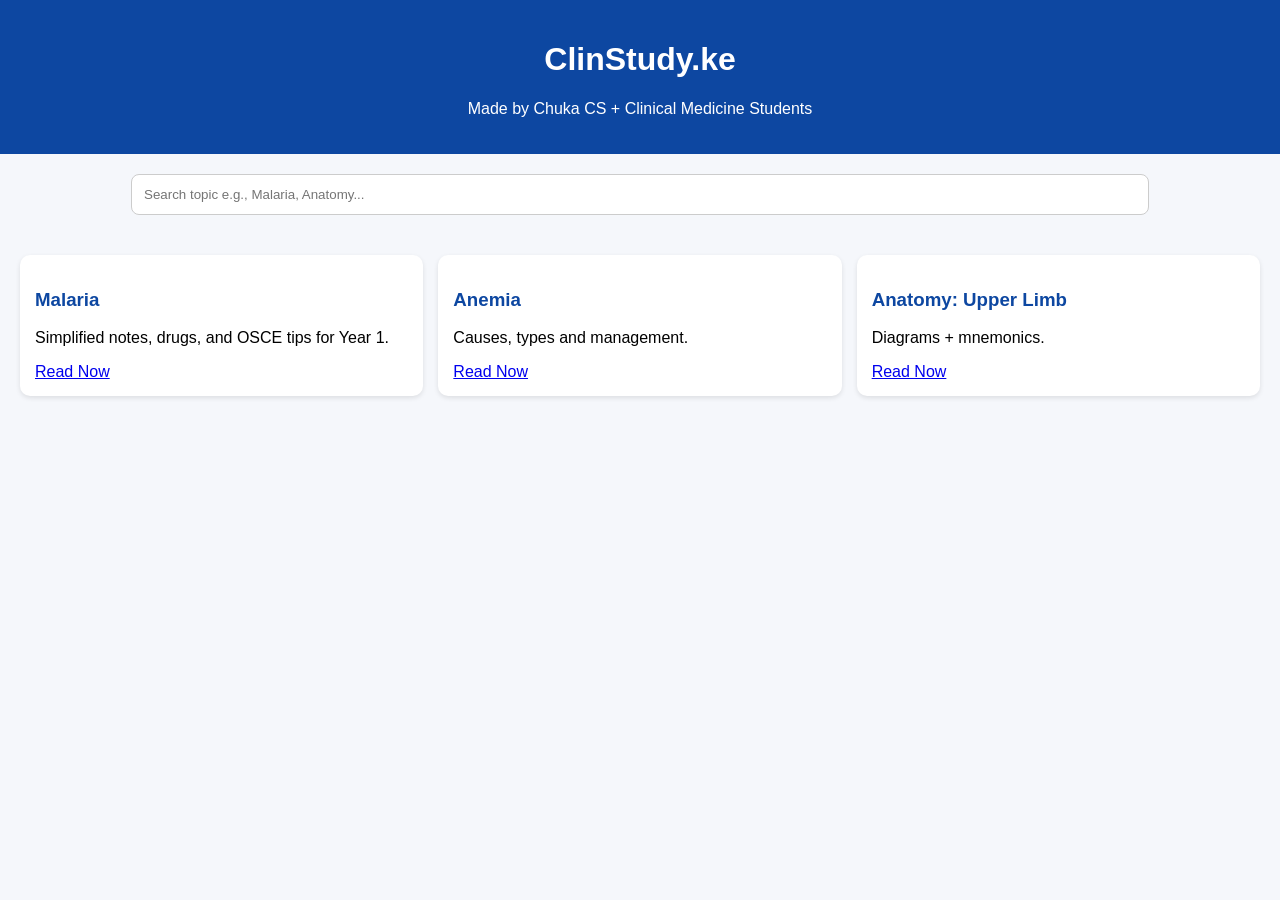
==== index.html @ ddd2f247 "first version of clinova" ====
<!DOCTYPE html>
<html>
<head>
	<title>ClinStudy - For Clinical Medicine Students</title>
	<style>
		body { font-family: Arial; background: #f5f7fb; margin: 0; }
		header { background: #0d47a1; color: white; padding: 20px; text-align: center; }
		.search-box { text-align: center; margin: 20px; }
		input { width: 80%; padding: 12px; border-radius: 8px; border: 1px solid #ccc; }
		.cards { display: grid; grid-template-columns: repeat(auto-fit, minmax(250px, 1fr)); gap: 15px; padding: 20px; }
		.card { background: white; padding: 15px; border-radius: 10px; box-shadow: 0 2px 5px rgba(0,0,0,0.1); }
		.card h3 { color: #0d47a1; }
	</style>
</head>
<body>
	<header>
		<h1>ClinStudy.ke</h1>
		<p>Made by Chuka CS + Clinical Medicine Students</p>
	</header>

	<div class="search-box">
		<input type="text" id="search" placeholder="Search topic e.g., Malaria, Anatomy...">
	</div>

	<div class="cards">
		<div class="card">
			<h3>Malaria</h3>
			<p>Simplified notes, drugs, and OSCE tips for Year 1.</p>
			<a href="malaria.html">Read Now</a>
		</div>
		<div class="card">
			<h3>Anemia</h3>
			<p>Causes, types and management.</p>
			<a href="#">Read Now</a>
		</div>
		<div class="card">
			<h3>Anatomy: Upper Limb</h3>
			<p>Diagrams + mnemonics.</p>
			<a href="#">Read Now</a>
		</div>
	</div>
</body>
</html>
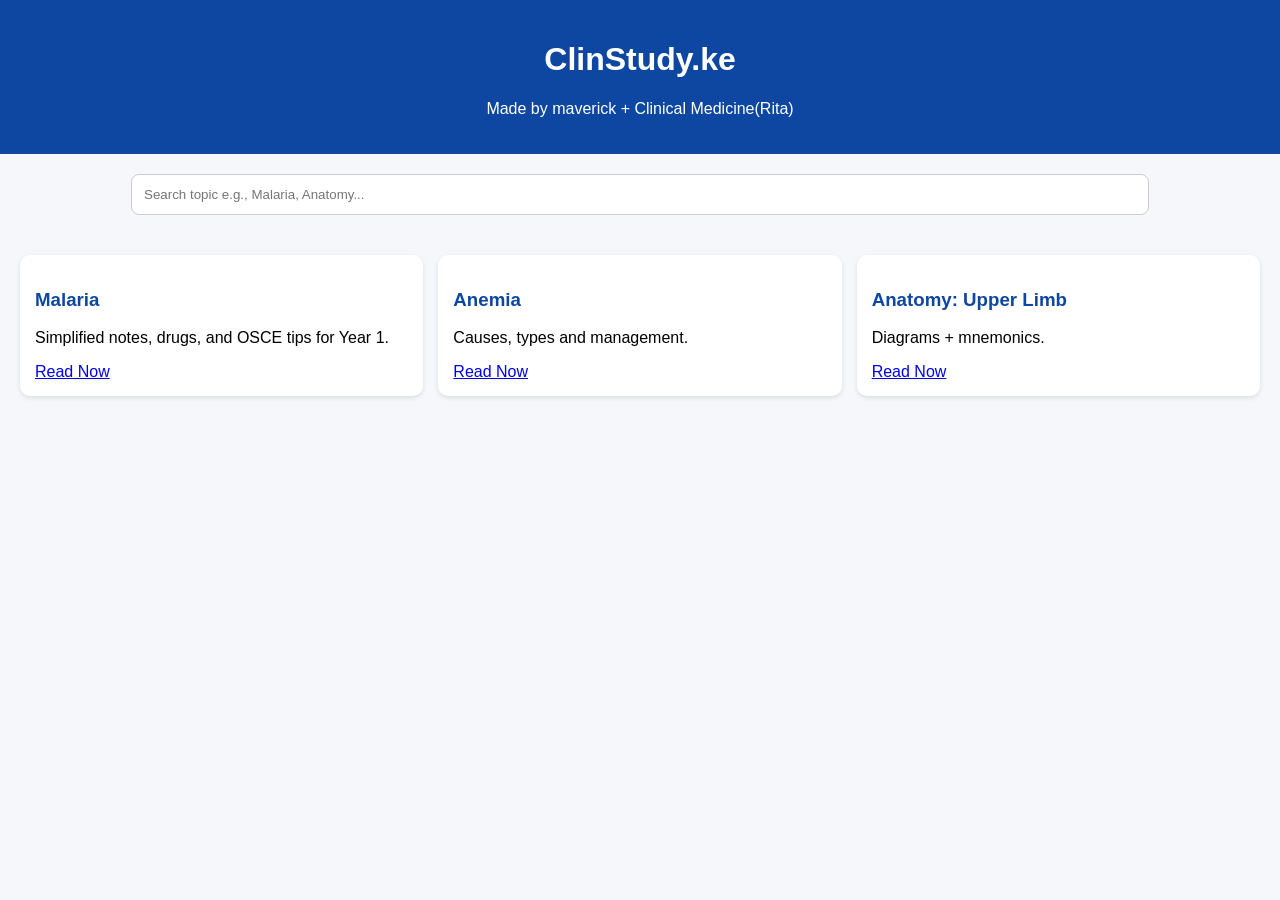
==== commit 799200c2: "ClinStudy v1 with homepage + malaria page" ====
--- a/index.html
+++ b/index.html
@@ -1,43 +1,43 @@
 <!DOCTYPE html>
 <html>
 <head>
-	<title>ClinStudy - For Clinical Medicine Students</title>
-	<style>
-		body { font-family: Arial; background: #f5f7fb; margin: 0; }
-		header { background: #0d47a1; color: white; padding: 20px; text-align: center; }
-		.search-box { text-align: center; margin: 20px; }
-		input { width: 80%; padding: 12px; border-radius: 8px; border: 1px solid #ccc; }
-		.cards { display: grid; grid-template-columns: repeat(auto-fit, minmax(250px, 1fr)); gap: 15px; padding: 20px; }
-		.card { background: white; padding: 15px; border-radius: 10px; box-shadow: 0 2px 5px rgba(0,0,0,0.1); }
-		.card h3 { color: #0d47a1; }
-	</style>
+  <title>ClinStudy - For Clinical Medicine Students</title>
+  <style>
+    body { font-family: Arial; background: #f5f7fb; margin: 0; }
+    header { background: #0d47a1; color: white; padding: 20px; text-align: center; }
+    .search-box { text-align: center; margin: 20px; }
+    input { width: 80%; padding: 12px; border-radius: 8px; border: 1px solid #ccc; }
+    .cards { display: grid; grid-template-columns: repeat(auto-fit, minmax(250px, 1fr)); gap: 15px; padding: 20px; }
+    .card { background: white; padding: 15px; border-radius: 10px; box-shadow: 0 2px 5px rgba(0,0,0,0.1); }
+    .card h3 { color: #0d47a1; }
+  </style>
 </head>
 <body>
-	<header>
-		<h1>ClinStudy.ke</h1>
-		<p>Made by Chuka CS + Clinical Medicine Students</p>
-	</header>
+  <header>
+    <h1>ClinStudy.ke</h1>
+    <p>Made by maverick + Clinical Medicine(Rita)</p>
+  </header>
 
-	<div class="search-box">
-		<input type="text" id="search" placeholder="Search topic e.g., Malaria, Anatomy...">
-	</div>
+  <div class="search-box">
+    <input type="text" id="search" placeholder="Search topic e.g., Malaria, Anatomy...">
+  </div>
 
-	<div class="cards">
-		<div class="card">
-			<h3>Malaria</h3>
-			<p>Simplified notes, drugs, and OSCE tips for Year 1.</p>
-			<a href="malaria.html">Read Now</a>
-		</div>
-		<div class="card">
-			<h3>Anemia</h3>
-			<p>Causes, types and management.</p>
-			<a href="#">Read Now</a>
-		</div>
-		<div class="card">
-			<h3>Anatomy: Upper Limb</h3>
-			<p>Diagrams + mnemonics.</p>
-			<a href="#">Read Now</a>
-		</div>
-	</div>
+  <div class="cards">
+    <div class="card">
+      <h3>Malaria</h3>
+      <p>Simplified notes, drugs, and OSCE tips for Year 1.</p>
+      <a href="malaria.html">Read Now</a>
+    </div>
+    <div class="card">
+      <h3>Anemia</h3>
+      <p>Causes, types and management.</p>
+      <a href="#">Read Now</a>
+    </div>
+    <div class="card">
+      <h3>Anatomy: Upper Limb</h3>
+      <p>Diagrams + mnemonics.</p>
+      <a href="#">Read Now</a>
+    </div>
+  </div>
 </body>
-</html>
+</html>
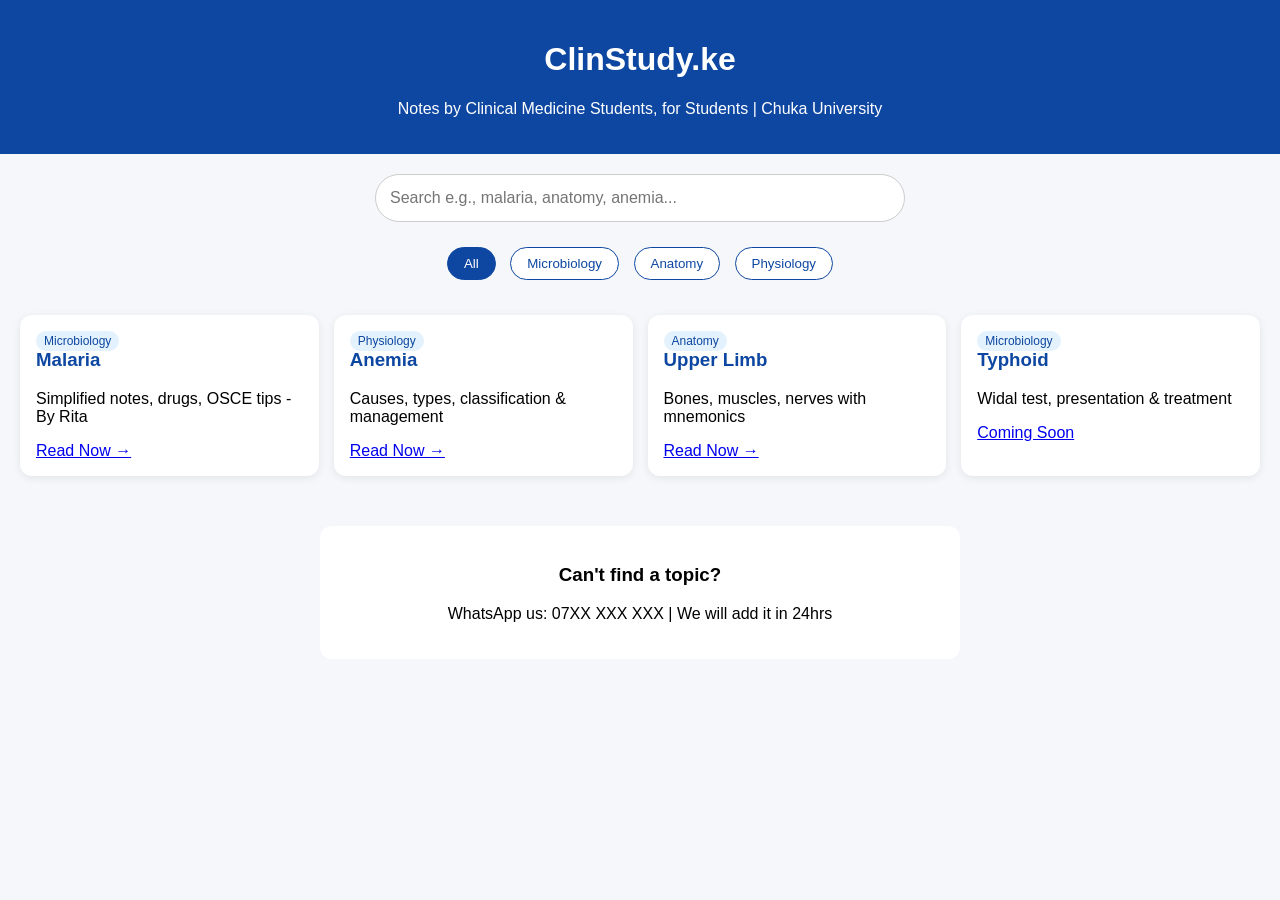
==== commit e3fa9359: "made site fully functional with search + filters" ====
--- a/index.html
+++ b/index.html
@@ -1,43 +1,93 @@
 <!DOCTYPE html>
 <html>
 <head>
-  <title>ClinStudy - For Clinical Medicine Students</title>
+  <title>ClinStudy.ke - For Chuka Clinical Medicine</title>
+  <meta name="viewport" content="width=device-width, initial-scale=1.0">
   <style>
     body { font-family: Arial; background: #f5f7fb; margin: 0; }
     header { background: #0d47a1; color: white; padding: 20px; text-align: center; }
     .search-box { text-align: center; margin: 20px; }
-    input { width: 80%; padding: 12px; border-radius: 8px; border: 1px solid #ccc; }
-    .cards { display: grid; grid-template-columns: repeat(auto-fit, minmax(250px, 1fr)); gap: 15px; padding: 20px; }
-    .card { background: white; padding: 15px; border-radius: 10px; box-shadow: 0 2px 5px rgba(0,0,0,0.1); }
-    .card h3 { color: #0d47a1; }
+    input { width: 80%; max-width: 500px; padding: 14px; border-radius: 25px; border: 1px solid #ccc; font-size: 16px; }
+    .filters { text-align: center; margin-bottom: 10px; }
+    .filters button { padding: 8px 16px; margin: 5px; border-radius: 20px; border: 1px solid #0d47a1; background: white; color: #0d47a1; cursor: pointer; }
+    .filters button.active { background: #0d47a1; color: white; }
+    .cards { display: grid; grid-template-columns: repeat(auto-fit, minmax(260px, 1fr)); gap: 15px; padding: 20px; }
+    .card { background: white; padding: 16px; border-radius: 12px; box-shadow: 0 2px 8px rgba(0,0,0,0.08); }
+    .card h3 { color: #0d47a1; margin-top: 0; }
+    .tag { background: #e3f2fd; color: #0d47a1; padding: 3px 8px; border-radius: 10px; font-size: 12px; }
+    .request { background: white; max-width: 600px; margin: 30px auto; padding: 20px; border-radius: 12px; text-align: center; }
   </style>
 </head>
 <body>
   <header>
     <h1>ClinStudy.ke</h1>
-    <p>Made by maverick + Clinical Medicine(Rita)</p>
+    <p>Notes by Clinical Medicine Students, for Students | Chuka University</p>
   </header>
 
   <div class="search-box">
-    <input type="text" id="search" placeholder="Search topic e.g., Malaria, Anatomy...">
+    <input type="text" id="search" placeholder="Search e.g., malaria, anatomy, anemia..." onkeyup="filterCards()">
   </div>
 
-  <div class="cards">
-    <div class="card">
+  <div class="filters">
+    <button class="active" onclick="filterBy('all', this)">All</button>
+    <button onclick="filterBy('Microbiology', this)">Microbiology</button>
+    <button onclick="filterBy('Anatomy', this)">Anatomy</button>
+    <button onclick="filterBy('Physiology', this)">Physiology</button>
+  </div>
+
+  <div class="cards" id="cards">
+    <div class="card" data-category="Microbiology">
+      <span class="tag">Microbiology</span>
       <h3>Malaria</h3>
-      <p>Simplified notes, drugs, and OSCE tips for Year 1.</p>
-      <a href="malaria.html">Read Now</a>
+      <p>Simplified notes, drugs, OSCE tips - By Rita</p>
+      <a href="malaria.html">Read Now →</a>
     </div>
-    <div class="card">
+    <div class="card" data-category="Physiology">
+      <span class="tag">Physiology</span>
       <h3>Anemia</h3>
-      <p>Causes, types and management.</p>
-      <a href="#">Read Now</a>
+      <p>Causes, types, classification & management</p>
+      <a href="anemia.html">Read Now →</a>
     </div>
-    <div class="card">
-      <h3>Anatomy: Upper Limb</h3>
-      <p>Diagrams + mnemonics.</p>
-      <a href="#">Read Now</a>
+    <div class="card" data-category="Anatomy">
+      <span class="tag">Anatomy</span>
+      <h3>Upper Limb</h3>
+      <p>Bones, muscles, nerves with mnemonics</p>
+      <a href="upper-limb.html">Read Now →</a>
+    </div>
+    <div class="card" data-category="Microbiology">
+      <span class="tag">Microbiology</span>
+      <h3>Typhoid</h3>
+      <p>Widal test, presentation & treatment</p>
+      <a href="#">Coming Soon</a>
     </div>
   </div>
+
+  <div class="request">
+    <h3>Can't find a topic?</h3>
+    <p>WhatsApp us: 07XX XXX XXX | We will add it in 24hrs</p>
+  </div>
+
+<script>
+function filterCards() {
+  let input = document.getElementById('search').value.toLowerCase();
+  let cards = document.getElementsByClassName('card');
+  for (let card of cards) {
+    let text = card.innerText.toLowerCase();
+    card.style.display = text.includes(input) ? "" : "none";
+  }
+}
+function filterBy(category, btn) {
+  document.querySelectorAll('.filters button').forEach(b => b.classList.remove('active'));
+  btn.classList.add('active');
+  let cards = document.getElementsByClassName('card');
+  for (let card of cards) {
+    if (category === 'all' || card.dataset.category === category) {
+      card.style.display = "";
+    } else {
+      card.style.display = "none";
+    }
+  }
+}
+</script>
 </body>
 </html>
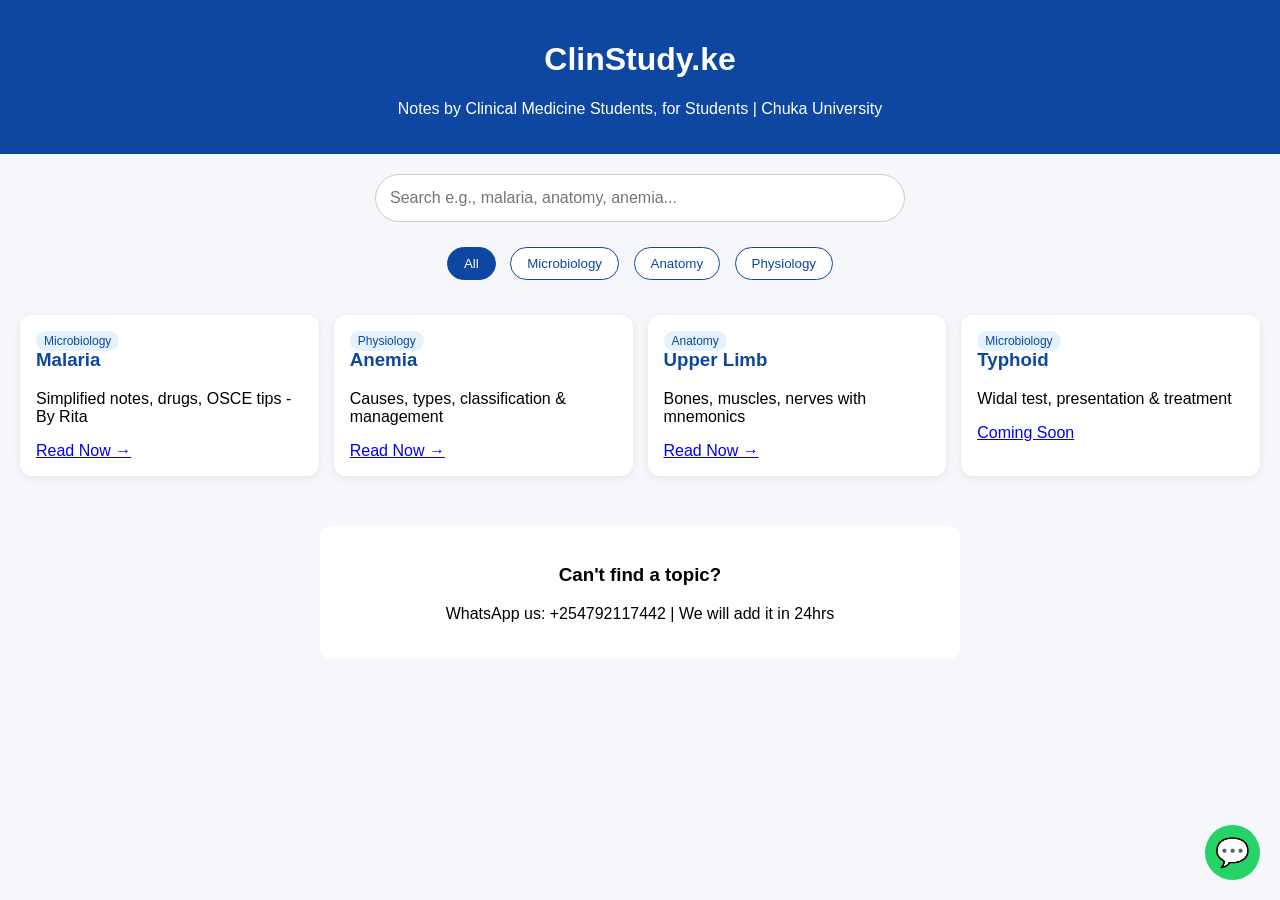
==== commit 7b3d2314: "added whatsapp" ====
--- a/index.html
+++ b/index.html
@@ -64,7 +64,7 @@
 
   <div class="request">
     <h3>Can't find a topic?</h3>
-    <p>WhatsApp us: 07XX XXX XXX | We will add it in 24hrs</p>
+    <p>WhatsApp us: +254792117442 | We will add it in 24hrs</p>
   </div>
 
 <script>
@@ -89,5 +89,6 @@
   }
 }
 </script>
+<a href="https://wa.me/254745123456" style="position:fixed; bottom:20px; right:20px; background:#25D366; color:white; width:55px; height:55px; border-radius:50%; display:flex; align-items:center; justify-content:center; text-decoration:none; font-size:28px;">💬</a>
 </body>
 </html>
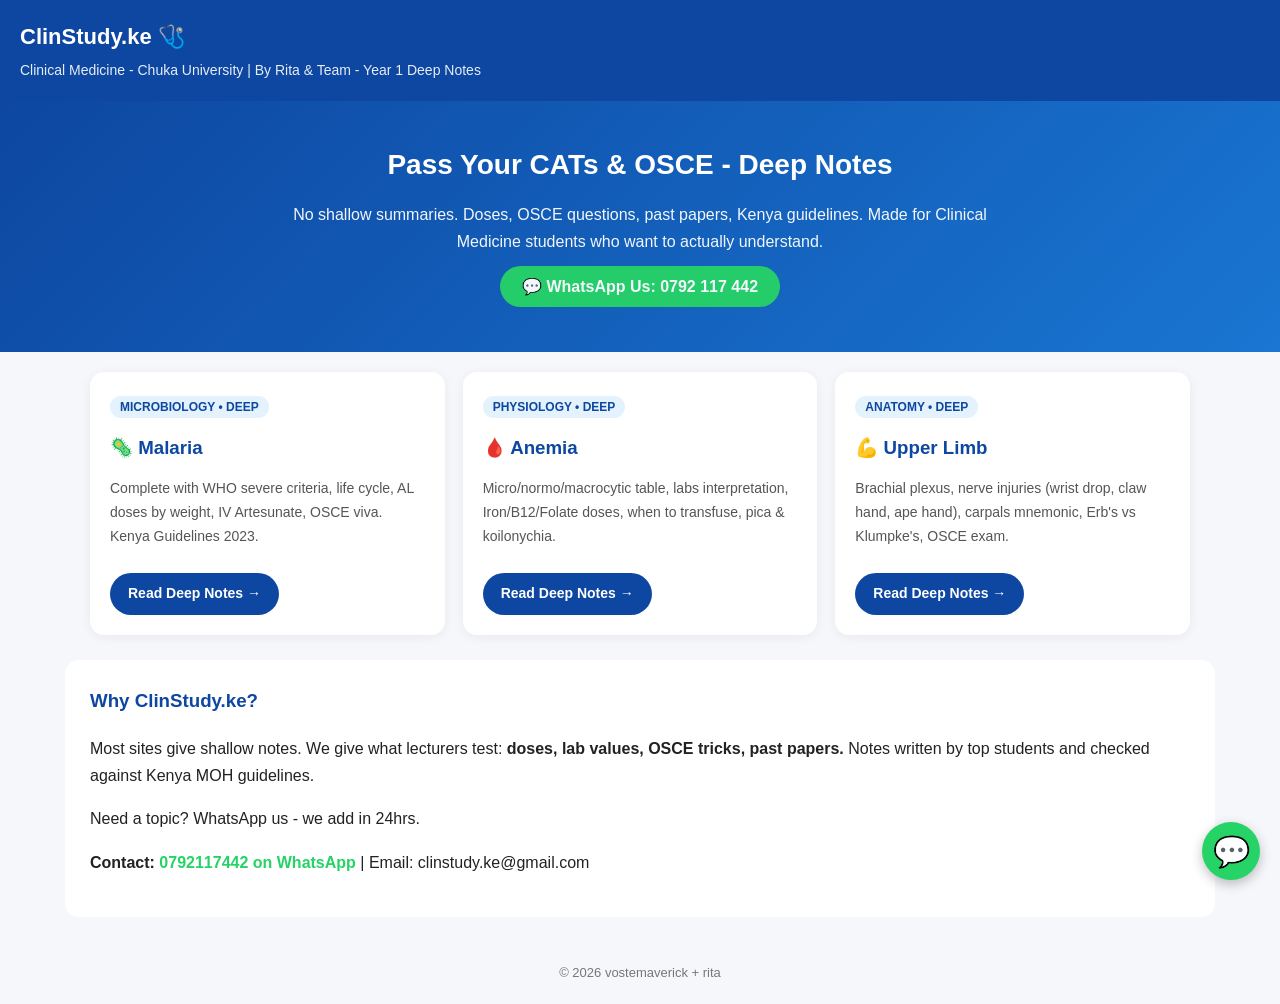
==== commit d960bbf8: "added whatsapp 0792117442 and deep index" ====
--- a/index.html
+++ b/index.html
@@ -1,94 +1,74 @@
 <!DOCTYPE html>
 <html>
 <head>
-  <title>ClinStudy.ke - For Chuka Clinical Medicine</title>
+  <title>ClinStudy.ke - Clinical Medicine Notes Chuka University</title>
   <meta name="viewport" content="width=device-width, initial-scale=1.0">
+  <meta name="description" content="Deep clinical notes for Chuka University Clinical Medicine - Malaria, Anemia, Anatomy. By Rita & Team.">
   <style>
-    body { font-family: Arial; background: #f5f7fb; margin: 0; }
-    header { background: #0d47a1; color: white; padding: 20px; text-align: center; }
-    .search-box { text-align: center; margin: 20px; }
-    input { width: 80%; max-width: 500px; padding: 14px; border-radius: 25px; border: 1px solid #ccc; font-size: 16px; }
-    .filters { text-align: center; margin-bottom: 10px; }
-    .filters button { padding: 8px 16px; margin: 5px; border-radius: 20px; border: 1px solid #0d47a1; background: white; color: #0d47a1; cursor: pointer; }
-    .filters button.active { background: #0d47a1; color: white; }
-    .cards { display: grid; grid-template-columns: repeat(auto-fit, minmax(260px, 1fr)); gap: 15px; padding: 20px; }
-    .card { background: white; padding: 16px; border-radius: 12px; box-shadow: 0 2px 8px rgba(0,0,0,0.08); }
-    .card h3 { color: #0d47a1; margin-top: 0; }
-    .tag { background: #e3f2fd; color: #0d47a1; padding: 3px 8px; border-radius: 10px; font-size: 12px; }
-    .request { background: white; max-width: 600px; margin: 30px auto; padding: 20px; border-radius: 12px; text-align: center; }
+    body{font-family:Arial;margin:0;background:#f5f7fb;color:#222;line-height:1.7}
+    header{background:#0d47a1;color:white;padding:18px 20px;position:sticky;top:0;z-index:10}
+    header h1{margin:0;font-size:22px}
+    header p{margin:4px 0 0;opacity:0.9;font-size:14px}
+    .hero{background:linear-gradient(135deg,#0d47a1,#1976d2);color:white;padding:40px 20px;text-align:center}
+    .hero h2{margin:0;font-size:28px}
+    .hero p{max-width:700px;margin:12px auto;opacity:0.95}
+    .container{max-width:1100px;margin:20px auto;padding:0 15px;display:grid;grid-template-columns:repeat(auto-fit,minmax(280px,1fr));gap:18px}
+    .card{background:white;border-radius:14px;padding:20px;box-shadow:0 2px 12px rgba(0,0,0,0.06);transition:0.2s}
+    .card:hover{transform:translateY(-4px);box-shadow:0 6px 20px rgba(0,0,0,0.1)}
+    .tag{background:#e3f2fd;color:#0d47a1;padding:4px 10px;border-radius:20px;font-size:12px;font-weight:bold}
+    .card h3{margin:12px 0 6px;color:#0d47a1}
+    .card p{font-size:14px;color:#555}
+    .card a{display:inline-block;margin-top:10px;background:#0d47a1;color:white;padding:9px 18px;border-radius:25px;text-decoration:none;font-weight:bold;font-size:14px}
+    .about{background:white;max-width:1100px;margin:25px auto;padding:25px;border-radius:14px}
+    .whatsapp-float{position:fixed;bottom:20px;right:20px;background:#25D366;color:white;width:58px;height:58px;border-radius:50%;display:flex;align-items:center;justify-content:center;text-decoration:none;font-size:30px;box-shadow:0 4px 12px rgba(0,0,0,0.25);z-index:99}
+    footer{text-align:center;padding:20px;color:#777;font-size:13px}
   </style>
 </head>
 <body>
-  <header>
-    <h1>ClinStudy.ke</h1>
-    <p>Notes by Clinical Medicine Students, for Students | Chuka University</p>
-  </header>
+<header>
+  <h1>ClinStudy.ke 🩺</h1>
+  <p>Clinical Medicine - Chuka University | By Rita & Team - Year 1 Deep Notes</p>
+</header>
 
-  <div class="search-box">
-    <input type="text" id="search" placeholder="Search e.g., malaria, anatomy, anemia..." onkeyup="filterCards()">
+<div class="hero">
+  <h2>Pass Your CATs & OSCE - Deep Notes</h2>
+  <p>No shallow summaries. Doses, OSCE questions, past papers, Kenya guidelines. Made for Clinical Medicine students who want to actually understand.</p>
+  <p style="margin-top:18px;"><a href="https://wa.me/254792117442?text=Hi%20ClinStudy%2C%20I%20need%20notes%20on%20" style="background:#25D366;color:white;padding:12px 22px;border-radius:25px;text-decoration:none;font-weight:bold;">💬 WhatsApp Us: 0792 117 442</a></p>
+</div>
+
+<div class="container">
+  <div class="card">
+    <span class="tag">MICROBIOLOGY • DEEP</span>
+    <h3>🦠 Malaria</h3>
+    <p>Complete with WHO severe criteria, life cycle, AL doses by weight, IV Artesunate, OSCE viva. Kenya Guidelines 2023.</p>
+    <a href="malaria.html">Read Deep Notes →</a>
   </div>
 
-  <div class="filters">
-    <button class="active" onclick="filterBy('all', this)">All</button>
-    <button onclick="filterBy('Microbiology', this)">Microbiology</button>
-    <button onclick="filterBy('Anatomy', this)">Anatomy</button>
-    <button onclick="filterBy('Physiology', this)">Physiology</button>
+  <div class="card">
+    <span class="tag">PHYSIOLOGY • DEEP</span>
+    <h3>🩸 Anemia</h3>
+    <p>Micro/normo/macrocytic table, labs interpretation, Iron/B12/Folate doses, when to transfuse, pica & koilonychia.</p>
+    <a href="anemia.html">Read Deep Notes →</a>
   </div>
 
-  <div class="cards" id="cards">
-    <div class="card" data-category="Microbiology">
-      <span class="tag">Microbiology</span>
-      <h3>Malaria</h3>
-      <p>Simplified notes, drugs, OSCE tips - By Rita</p>
-      <a href="malaria.html">Read Now →</a>
-    </div>
-    <div class="card" data-category="Physiology">
-      <span class="tag">Physiology</span>
-      <h3>Anemia</h3>
-      <p>Causes, types, classification & management</p>
-      <a href="anemia.html">Read Now →</a>
-    </div>
-    <div class="card" data-category="Anatomy">
-      <span class="tag">Anatomy</span>
-      <h3>Upper Limb</h3>
-      <p>Bones, muscles, nerves with mnemonics</p>
-      <a href="upper-limb.html">Read Now →</a>
-    </div>
-    <div class="card" data-category="Microbiology">
-      <span class="tag">Microbiology</span>
-      <h3>Typhoid</h3>
-      <p>Widal test, presentation & treatment</p>
-      <a href="#">Coming Soon</a>
-    </div>
+  <div class="card">
+    <span class="tag">ANATOMY • DEEP</span>
+    <h3>💪 Upper Limb</h3>
+    <p>Brachial plexus, nerve injuries (wrist drop, claw hand, ape hand), carpals mnemonic, Erb's vs Klumpke's, OSCE exam.</p>
+    <a href="upper-limb.html">Read Deep Notes →</a>
   </div>
+</div>
 
-  <div class="request">
-    <h3>Can't find a topic?</h3>
-    <p>WhatsApp us: +254792117442 | We will add it in 24hrs</p>
-  </div>
+<div class="about">
+  <h3 style="color:#0d47a1;margin-top:0;">Why ClinStudy.ke?</h3>
+  <p>Most sites give shallow notes. We give what lecturers test: <b>doses, lab values, OSCE tricks, past papers.</b> Notes written by top students and checked against Kenya MOH guidelines.</p>
+  <p>Need a topic? WhatsApp us - we add in 24hrs.</p>
+  <p><b>Contact:</b> <a href="https://wa.me/254792117442?text=Hi%20ClinStudy" style="color:#25D366;font-weight:bold;text-decoration:none;">0792117442 on WhatsApp</a> | Email: clinstudy.ke@gmail.com</p>
+</div>
 
-<script>
-function filterCards() {
-  let input = document.getElementById('search').value.toLowerCase();
-  let cards = document.getElementsByClassName('card');
-  for (let card of cards) {
-    let text = card.innerText.toLowerCase();
-    card.style.display = text.includes(input) ? "" : "none";
-  }
-}
-function filterBy(category, btn) {
-  document.querySelectorAll('.filters button').forEach(b => b.classList.remove('active'));
-  btn.classList.add('active');
-  let cards = document.getElementsByClassName('card');
-  for (let card of cards) {
-    if (category === 'all' || card.dataset.category === category) {
-      card.style.display = "";
-    } else {
-      card.style.display = "none";
-    }
-  }
-}
-</script>
-<a href="https://wa.me/254745123456" style="position:fixed; bottom:20px; right:20px; background:#25D366; color:white; width:55px; height:55px; border-radius:50%; display:flex; align-items:center; justify-content:center; text-decoration:none; font-size:28px;">💬</a>
+<a href="https://wa.me/254792117442?text=Hi%20ClinStudy%2C%20I%20need%20help%20with%20" class="whatsapp-float" title="Chat on WhatsApp">💬</a>
+
+<footer>© 2026 vostemaverick + rita
+</footer>
 </body>
 </html>
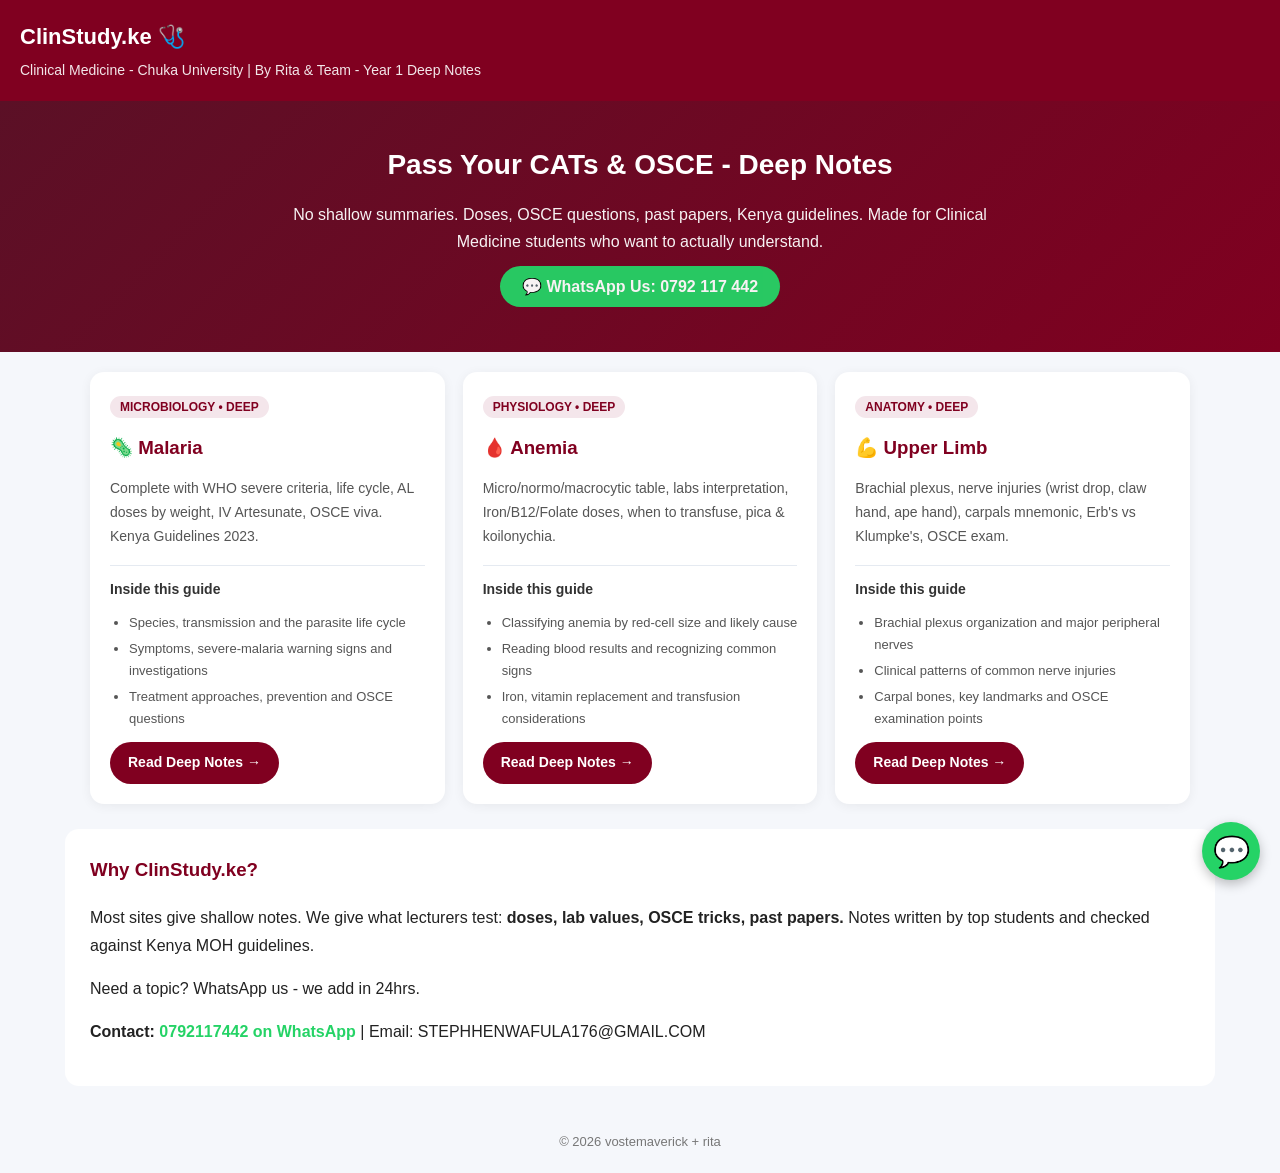
==== commit f8c277d4: "Update ClinStudy theme and contact details" ====
--- a/index.html
+++ b/index.html
@@ -4,21 +4,22 @@
   <title>ClinStudy.ke - Clinical Medicine Notes Chuka University</title>
   <meta name="viewport" content="width=device-width, initial-scale=1.0">
   <meta name="description" content="Deep clinical notes for Chuka University Clinical Medicine - Malaria, Anemia, Anatomy. By Rita & Team.">
+  <link rel="stylesheet" href="styles.css">
   <style>
     body{font-family:Arial;margin:0;background:#f5f7fb;color:#222;line-height:1.7}
-    header{background:#0d47a1;color:white;padding:18px 20px;position:sticky;top:0;z-index:10}
+    header{background:#800020;color:white;padding:18px 20px;position:sticky;top:0;z-index:10}
     header h1{margin:0;font-size:22px}
     header p{margin:4px 0 0;opacity:0.9;font-size:14px}
-    .hero{background:linear-gradient(135deg,#0d47a1,#1976d2);color:white;padding:40px 20px;text-align:center}
+    .hero{background:linear-gradient(135deg,#5b1026,#800020);color:white;padding:40px 20px;text-align:center}
     .hero h2{margin:0;font-size:28px}
     .hero p{max-width:700px;margin:12px auto;opacity:0.95}
     .container{max-width:1100px;margin:20px auto;padding:0 15px;display:grid;grid-template-columns:repeat(auto-fit,minmax(280px,1fr));gap:18px}
     .card{background:white;border-radius:14px;padding:20px;box-shadow:0 2px 12px rgba(0,0,0,0.06);transition:0.2s}
     .card:hover{transform:translateY(-4px);box-shadow:0 6px 20px rgba(0,0,0,0.1)}
-    .tag{background:#e3f2fd;color:#0d47a1;padding:4px 10px;border-radius:20px;font-size:12px;font-weight:bold}
-    .card h3{margin:12px 0 6px;color:#0d47a1}
+    .tag{background:#f4e6eb;color:#800020;padding:4px 10px;border-radius:20px;font-size:12px;font-weight:bold}
+    .card h3{margin:12px 0 6px;color:#800020}
     .card p{font-size:14px;color:#555}
-    .card a{display:inline-block;margin-top:10px;background:#0d47a1;color:white;padding:9px 18px;border-radius:25px;text-decoration:none;font-weight:bold;font-size:14px}
+    .card a{display:inline-block;margin-top:10px;background:#800020;color:white;padding:9px 18px;border-radius:25px;text-decoration:none;font-weight:bold;font-size:14px}
     .about{background:white;max-width:1100px;margin:25px auto;padding:25px;border-radius:14px}
     .whatsapp-float{position:fixed;bottom:20px;right:20px;background:#25D366;color:white;width:58px;height:58px;border-radius:50%;display:flex;align-items:center;justify-content:center;text-decoration:none;font-size:30px;box-shadow:0 4px 12px rgba(0,0,0,0.25);z-index:99}
     footer{text-align:center;padding:20px;color:#777;font-size:13px}
@@ -41,6 +42,14 @@
     <span class="tag">MICROBIOLOGY • DEEP</span>
     <h3>🦠 Malaria</h3>
     <p>Complete with WHO severe criteria, life cycle, AL doses by weight, IV Artesunate, OSCE viva. Kenya Guidelines 2023.</p>
+    <div class="coverage">
+      <h4>Inside this guide</h4>
+      <ul>
+        <li>Species, transmission and the parasite life cycle</li>
+        <li>Symptoms, severe-malaria warning signs and investigations</li>
+        <li>Treatment approaches, prevention and OSCE questions</li>
+      </ul>
+    </div>
     <a href="malaria.html">Read Deep Notes →</a>
   </div>
 
@@ -48,6 +57,14 @@
     <span class="tag">PHYSIOLOGY • DEEP</span>
     <h3>🩸 Anemia</h3>
     <p>Micro/normo/macrocytic table, labs interpretation, Iron/B12/Folate doses, when to transfuse, pica & koilonychia.</p>
+    <div class="coverage">
+      <h4>Inside this guide</h4>
+      <ul>
+        <li>Classifying anemia by red-cell size and likely cause</li>
+        <li>Reading blood results and recognizing common signs</li>
+        <li>Iron, vitamin replacement and transfusion considerations</li>
+      </ul>
+    </div>
     <a href="anemia.html">Read Deep Notes →</a>
   </div>
 
@@ -55,15 +72,23 @@
     <span class="tag">ANATOMY • DEEP</span>
     <h3>💪 Upper Limb</h3>
     <p>Brachial plexus, nerve injuries (wrist drop, claw hand, ape hand), carpals mnemonic, Erb's vs Klumpke's, OSCE exam.</p>
+    <div class="coverage">
+      <h4>Inside this guide</h4>
+      <ul>
+        <li>Brachial plexus organization and major peripheral nerves</li>
+        <li>Clinical patterns of common nerve injuries</li>
+        <li>Carpal bones, key landmarks and OSCE examination points</li>
+      </ul>
+    </div>
     <a href="upper-limb.html">Read Deep Notes →</a>
   </div>
 </div>
 
 <div class="about">
-  <h3 style="color:#0d47a1;margin-top:0;">Why ClinStudy.ke?</h3>
+  <h3 style="color:#800020;margin-top:0;">Why ClinStudy.ke?</h3>
   <p>Most sites give shallow notes. We give what lecturers test: <b>doses, lab values, OSCE tricks, past papers.</b> Notes written by top students and checked against Kenya MOH guidelines.</p>
   <p>Need a topic? WhatsApp us - we add in 24hrs.</p>
-  <p><b>Contact:</b> <a href="https://wa.me/254792117442?text=Hi%20ClinStudy" style="color:#25D366;font-weight:bold;text-decoration:none;">0792117442 on WhatsApp</a> | Email: clinstudy.ke@gmail.com</p>
+  <p><b>Contact:</b> <a href="https://wa.me/254792117442?text=Hi%20ClinStudy" style="color:#25D366;font-weight:bold;text-decoration:none;">0792117442 on WhatsApp</a> | Email: STEPHHENWAFULA176@GMAIL.COM</p>
 </div>
 
 <a href="https://wa.me/254792117442?text=Hi%20ClinStudy%2C%20I%20need%20help%20with%20" class="whatsapp-float" title="Chat on WhatsApp">💬</a>
--- a/styles.css
+++ b/styles.css
@@ -0,0 +1,22 @@
+.coverage {
+  margin-top: 16px;
+  padding-top: 12px;
+  border-top: 1px solid #e5eaf1;
+}
+
+.coverage h4 {
+  margin: 0 0 8px;
+  color: #333;
+  font-size: 14px;
+}
+
+.coverage ul {
+  margin: 0;
+  padding-left: 19px;
+  color: #555;
+  font-size: 13px;
+}
+
+.coverage li {
+  padding: 2px 0;
+}
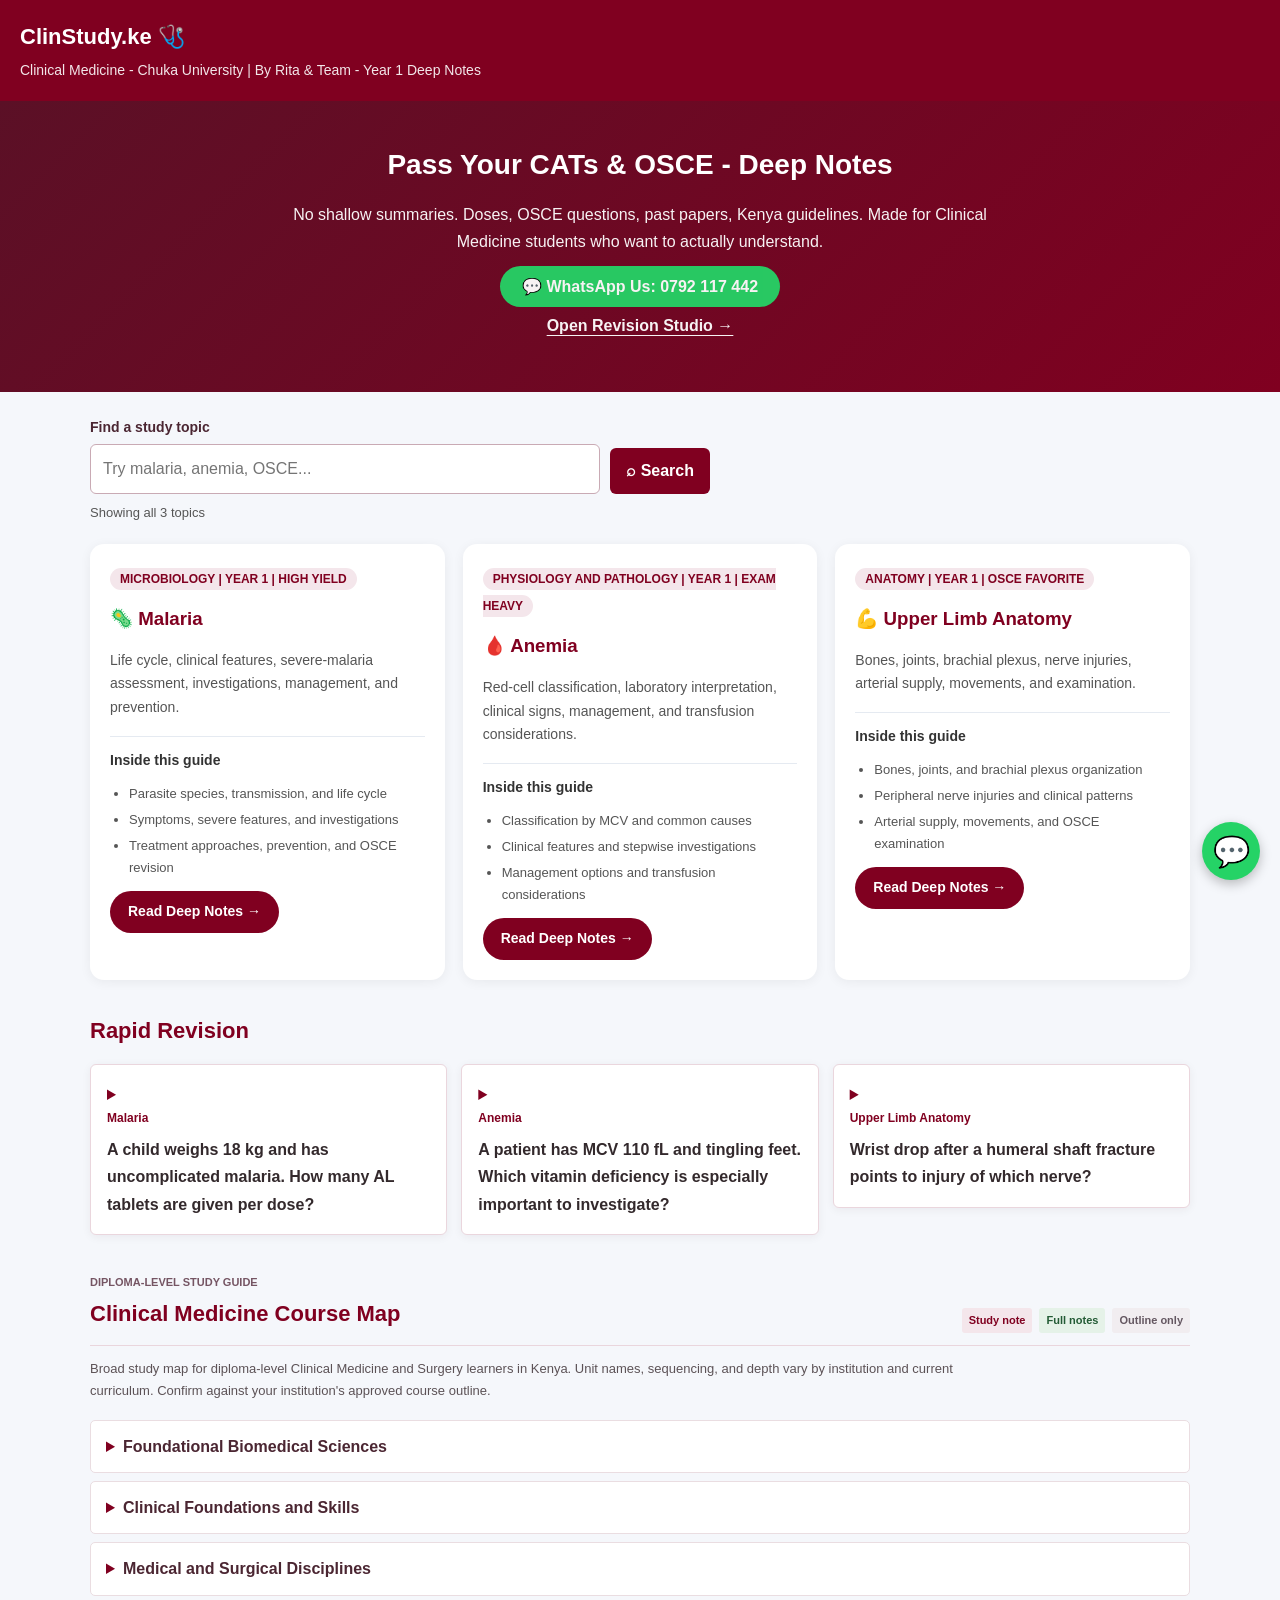
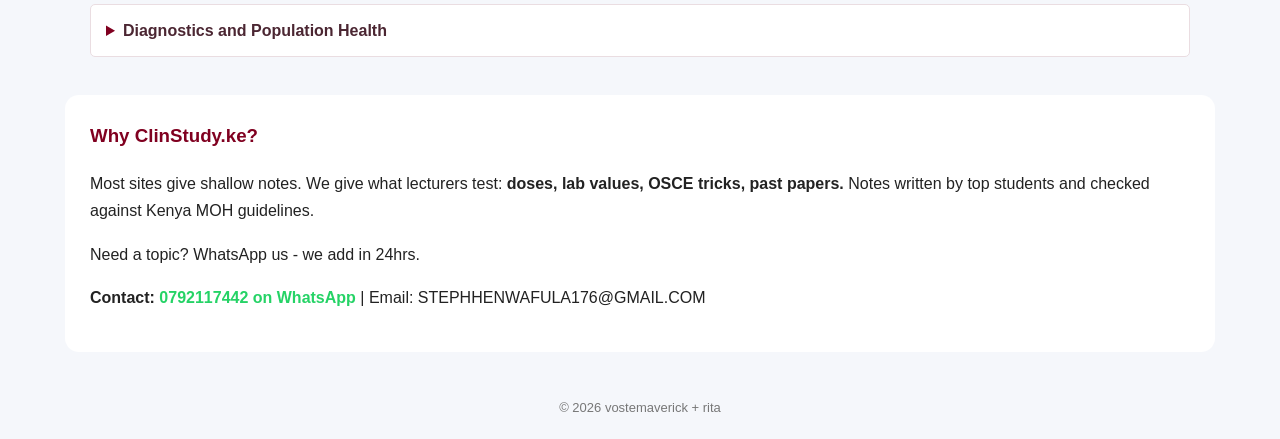
==== commit c0aa5150: "Expand ClinStudy notes and revision resources" ====
--- a/index.html
+++ b/index.html
@@ -13,6 +13,8 @@
     .hero{background:linear-gradient(135deg,#5b1026,#800020);color:white;padding:40px 20px;text-align:center}
     .hero h2{margin:0;font-size:28px}
     .hero p{max-width:700px;margin:12px auto;opacity:0.95}
+    .hero-study-link{margin:10px 0 0}
+    .hero-study-link a{color:white;font-weight:bold;text-underline-offset:4px}
     .container{max-width:1100px;margin:20px auto;padding:0 15px;display:grid;grid-template-columns:repeat(auto-fit,minmax(280px,1fr));gap:18px}
     .card{background:white;border-radius:14px;padding:20px;box-shadow:0 2px 12px rgba(0,0,0,0.06);transition:0.2s}
     .card:hover{transform:translateY(-4px);box-shadow:0 6px 20px rgba(0,0,0,0.1)}
@@ -20,6 +22,16 @@
     .card h3{margin:12px 0 6px;color:#800020}
     .card p{font-size:14px;color:#555}
     .card a{display:inline-block;margin-top:10px;background:#800020;color:white;padding:9px 18px;border-radius:25px;text-decoration:none;font-weight:bold;font-size:14px}
+    .search-area{max-width:1100px;margin:24px auto 0;padding:0 15px}
+    .search-area form{display:flex;align-items:end;gap:10px;max-width:620px}
+    .search-field{flex:1;min-width:0}
+    .search-field label{display:block;margin-bottom:5px;color:#4b2632;font-size:14px;font-weight:bold}
+    .search-field input{box-sizing:border-box;width:100%;min-height:44px;padding:10px 12px;border:1px solid #c9aab4;border-radius:6px;background:white;color:#222;font:inherit}
+    .search-field input:focus{outline:3px solid #e9cbd5;outline-offset:1px;border-color:#800020}
+    .search-area button{min-height:44px;padding:9px 16px;border:0;border-radius:6px;background:#800020;color:white;font:inherit;font-weight:bold;cursor:pointer}
+    .search-area button:hover{background:#5b1026}
+    .search-status{margin:8px 0 0;color:#555;font-size:13px}
+    .search-empty{grid-column:1/-1;margin:0;padding:18px;background:white;border-left:4px solid #800020;color:#4b2632}
     .about{background:white;max-width:1100px;margin:25px auto;padding:25px;border-radius:14px}
     .whatsapp-float{position:fixed;bottom:20px;right:20px;background:#25D366;color:white;width:58px;height:58px;border-radius:50%;display:flex;align-items:center;justify-content:center;text-decoration:none;font-size:30px;box-shadow:0 4px 12px rgba(0,0,0,0.25);z-index:99}
     footer{text-align:center;padding:20px;color:#777;font-size:13px}
@@ -35,54 +47,47 @@
   <h2>Pass Your CATs & OSCE - Deep Notes</h2>
   <p>No shallow summaries. Doses, OSCE questions, past papers, Kenya guidelines. Made for Clinical Medicine students who want to actually understand.</p>
   <p style="margin-top:18px;"><a href="https://wa.me/254792117442?text=Hi%20ClinStudy%2C%20I%20need%20notes%20on%20" style="background:#25D366;color:white;padding:12px 22px;border-radius:25px;text-decoration:none;font-weight:bold;">💬 WhatsApp Us: 0792 117 442</a></p>
+  <p class="hero-study-link"><a href="revision.html">Open Revision Studio →</a></p>
 </div>
 
-<div class="container">
-  <div class="card">
-    <span class="tag">MICROBIOLOGY • DEEP</span>
-    <h3>🦠 Malaria</h3>
-    <p>Complete with WHO severe criteria, life cycle, AL doses by weight, IV Artesunate, OSCE viva. Kenya Guidelines 2023.</p>
-    <div class="coverage">
-      <h4>Inside this guide</h4>
-      <ul>
-        <li>Species, transmission and the parasite life cycle</li>
-        <li>Symptoms, severe-malaria warning signs and investigations</li>
-        <li>Treatment approaches, prevention and OSCE questions</li>
-      </ul>
+<div class="search-area">
+  <form id="topic-search" role="search">
+    <div class="search-field">
+      <label for="topic-query">Find a study topic</label>
+      <input id="topic-query" name="q" type="search" placeholder="Try malaria, anemia, OSCE..." autocomplete="off">
     </div>
-    <a href="malaria.html">Read Deep Notes →</a>
+    <button type="submit" aria-label="Search topics">⌕ Search</button>
+  </form>
+  <p id="search-status" class="search-status" aria-live="polite">Showing all 3 topics</p>
+</div>
+
+<div class="container" id="topic-list">
+  <p id="search-empty" class="search-empty" hidden>No topics match that search. Try a different keyword.</p>
+</div>
+
+<section class="revision-section" aria-labelledby="revision-heading">
+  <h2 id="revision-heading">Rapid Revision</h2>
+  <div class="revision-grid">
   </div>
-
-  <div class="card">
-    <span class="tag">PHYSIOLOGY • DEEP</span>
-    <h3>🩸 Anemia</h3>
-    <p>Micro/normo/macrocytic table, labs interpretation, Iron/B12/Folate doses, when to transfuse, pica & koilonychia.</p>
-    <div class="coverage">
-      <h4>Inside this guide</h4>
-      <ul>
-        <li>Classifying anemia by red-cell size and likely cause</li>
-        <li>Reading blood results and recognizing common signs</li>
-        <li>Iron, vitamin replacement and transfusion considerations</li>
-      </ul>
+</section>
+
+<section class="course-map" aria-labelledby="course-map-heading">
+  <div class="course-map-heading">
+    <div>
+      <p class="course-map-kicker">DIPLOMA-LEVEL STUDY GUIDE</p>
+      <h2 id="course-map-heading">Clinical Medicine Course Map</h2>
     </div>
-    <a href="anemia.html">Read Deep Notes →</a>
+    <div class="course-map-legend" aria-label="Topic status key">
+        <span class="map-status study-available">Study note</span>
+        <span class="map-status available">Full notes</span>
+      <span class="map-status outline">Outline only</span>
+    </div>
   </div>
-
-  <div class="card">
-    <span class="tag">ANATOMY • DEEP</span>
-    <h3>💪 Upper Limb</h3>
-    <p>Brachial plexus, nerve injuries (wrist drop, claw hand, ape hand), carpals mnemonic, Erb's vs Klumpke's, OSCE exam.</p>
-    <div class="coverage">
-      <h4>Inside this guide</h4>
-      <ul>
-        <li>Brachial plexus organization and major peripheral nerves</li>
-        <li>Clinical patterns of common nerve injuries</li>
-        <li>Carpal bones, key landmarks and OSCE examination points</li>
-      </ul>
-    </div>
-    <a href="upper-limb.html">Read Deep Notes →</a>
+  <p id="course-map-note" class="course-map-note"></p>
+  <div id="course-map-groups" class="course-map-groups" aria-live="polite">
+    <p class="course-map-loading">Loading course map...</p>
   </div>
-</div>
+</section>
 
 <div class="about">
   <h3 style="color:#800020;margin-top:0;">Why ClinStudy.ke?</h3>
@@ -95,5 +100,228 @@
 
 <footer>© 2026 vostemaverick + rita
 </footer>
+<script>
+  const searchForm = document.getElementById('topic-search');
+  const searchInput = document.getElementById('topic-query');
+  const topicList = document.getElementById('topic-list');
+  const revisionGrid = document.querySelector('.revision-grid');
+  const courseMapGroups = document.getElementById('course-map-groups');
+  const courseMapNote = document.getElementById('course-map-note');
+  const searchStatus = document.getElementById('search-status');
+  const searchEmpty = document.getElementById('search-empty');
+
+  function appendCoverage(card, coverage) {
+    const section = document.createElement('div');
+    section.className = 'coverage';
+    const heading = document.createElement('h4');
+    heading.textContent = 'Inside this guide';
+    const list = document.createElement('ul');
+    coverage.forEach((item) => {
+      const listItem = document.createElement('li');
+      listItem.textContent = item;
+      list.append(listItem);
+    });
+    section.append(heading, list);
+    card.append(section);
+  }
+
+  function renderTopicCard(topic) {
+    const card = document.createElement('article');
+    card.className = 'card';
+    card.dataset.search = JSON.stringify(topic).toLocaleLowerCase();
+
+    const tag = document.createElement('span');
+    tag.className = 'tag';
+    tag.textContent = `${topic.subject} | ${topic.level}`.toLocaleUpperCase();
+    const title = document.createElement('h3');
+    title.textContent = `${topic.icon} ${topic.title}`;
+    const summary = document.createElement('p');
+    summary.textContent = topic.summary;
+    appendCoverage(card, topic.coverage);
+
+    const link = document.createElement('a');
+    link.href = `topic.html?topic=${encodeURIComponent(topic.id)}`;
+    link.textContent = 'Read Deep Notes →';
+    card.prepend(tag, title, summary);
+    card.append(link);
+    topicList.append(card);
+  }
+
+  function renderRevisionCard(topic) {
+    const quiz = topic.sections.flatMap((section) => section.blocks)
+      .find((block) => block.type === 'quiz');
+    if (!quiz) return;
+
+    const card = document.createElement('details');
+    card.className = 'recall-card';
+    const summary = document.createElement('summary');
+    const label = document.createElement('span');
+    label.className = 'recall-topic';
+    label.textContent = topic.title;
+    summary.append(label, document.createTextNode(quiz.question));
+
+    const answer = document.createElement('div');
+    answer.className = 'recall-answer';
+    const answerText = document.createElement('p');
+    const strong = document.createElement('b');
+    strong.textContent = 'Answer: ';
+    answerText.append(strong, document.createTextNode(quiz.answer));
+    const link = document.createElement('a');
+    link.href = `topic.html?topic=${encodeURIComponent(topic.id)}`;
+    link.textContent = 'Review full notes →';
+    answer.append(answerText, link);
+    card.append(summary, answer);
+    revisionGrid.append(card);
+  }
+
+  function renderCourseMap(courseMap, courseNotes) {
+    const availableTopics = new Map([
+      ['malaria', 'malaria'],
+      ['anemia', 'anemia'],
+      ['upper limb', 'upper-limb'],
+      ['upper limb anatomy', 'upper-limb']
+    ]);
+    const studyNotes = new Map();
+    courseNotes.subjects.forEach((subject) => {
+      subject.notes.forEach((note) => {
+        studyNotes.set(`${subject.title.toLocaleLowerCase()}|${note.title.toLocaleLowerCase()}`, note.text);
+      });
+    });
+    courseMapNote.textContent = courseMap.scopeNote;
+    courseMapGroups.replaceChildren();
+
+    courseMap.groups.forEach((groupData) => {
+      const group = document.createElement('details');
+      group.className = 'course-map-group';
+      const summary = document.createElement('summary');
+      summary.textContent = groupData.title;
+      const topics = document.createElement('div');
+      topics.className = 'course-map-topics';
+
+      groupData.topics.forEach((topicData) => {
+        const topicGroup = document.createElement('section');
+        topicGroup.className = 'course-map-subject';
+        topicGroup.dataset.search = `${topicData.title} ${topicData.items.join(' ')}`.toLocaleLowerCase();
+        const heading = document.createElement('h3');
+        heading.textContent = topicData.title;
+        const topicList = document.createElement('ul');
+
+        topicData.items.forEach((item) => {
+          const itemElement = document.createElement('li');
+          const itemRow = document.createElement('div');
+          itemRow.className = 'course-map-item-row';
+          const itemText = document.createElement('span');
+          itemText.textContent = item;
+          const itemKey = item.toLocaleLowerCase();
+          const noteId = availableTopics.get(itemKey);
+          const noteText = studyNotes.get(`${topicData.title.toLocaleLowerCase()}|${itemKey}`);
+          if (noteId) {
+            const status = document.createElement('a');
+            status.className = 'map-status available';
+            status.href = `topic.html?topic=${encodeURIComponent(noteId)}`;
+            status.textContent = 'Full notes';
+            status.setAttribute('aria-label', `Open notes for ${item}`);
+            itemRow.append(itemText, status);
+          } else {
+            const status = document.createElement('span');
+            status.className = `map-status ${noteText ? 'study-available' : 'outline'}`;
+            status.textContent = noteText ? 'Study note' : 'Outline only';
+            itemRow.append(itemText, status);
+          }
+          itemElement.append(itemRow);
+          if (noteText) {
+            const noteDetails = document.createElement('details');
+            noteDetails.className = 'course-map-note-details';
+            const noteSummary = document.createElement('summary');
+            noteSummary.textContent = 'Read study note';
+            const noteParagraph = document.createElement('p');
+            noteParagraph.textContent = noteText;
+            noteDetails.append(noteSummary, noteParagraph);
+            itemElement.append(noteDetails);
+            topicGroup.dataset.search += ` ${noteText}`.toLocaleLowerCase();
+          }
+          topicList.append(itemElement);
+        });
+
+        topicGroup.append(heading, topicList);
+        topics.append(topicGroup);
+      });
+
+      group.append(summary, topics);
+      courseMapGroups.append(group);
+    });
+  }
+
+  searchForm.addEventListener('submit', (event) => {
+    event.preventDefault();
+    const query = searchInput.value.trim().toLocaleLowerCase();
+    let visibleCount = 0;
+    const topicCards = topicList.querySelectorAll('.card');
+
+    topicCards.forEach((card) => {
+      const matches = card.dataset.search.includes(query);
+      card.hidden = !matches;
+      if (matches) visibleCount += 1;
+    });
+
+    let matchingMapTopics = 0;
+    document.querySelectorAll('.course-map-subject').forEach((subject) => {
+      const matches = subject.dataset.search.includes(query);
+      subject.hidden = !matches;
+      if (matches) matchingMapTopics += 1;
+    });
+    document.querySelectorAll('.course-map-group').forEach((group) => {
+      const hasVisibleTopic = Array.from(group.querySelectorAll('.course-map-subject'))
+        .some((subject) => !subject.hidden);
+      group.hidden = !hasVisibleTopic;
+      if (query && hasVisibleTopic) group.open = true;
+      if (!query) group.open = false;
+    });
+
+    searchEmpty.hidden = visibleCount > 0 || matchingMapTopics > 0;
+    searchStatus.textContent = query
+      ? `${visibleCount + matchingMapTopics} ${visibleCount + matchingMapTopics === 1 ? 'match' : 'matches'} in notes and course map`
+      : `Showing all ${visibleCount} topics`;
+  });
+
+  async function loadTopicCatalog() {
+    try {
+      const manifestResponse = await fetch('topics/index.json');
+      if (!manifestResponse.ok) throw new Error('Topic manifest could not be loaded.');
+      const manifest = await manifestResponse.json();
+      if (!Array.isArray(manifest.topics)) throw new Error('Topic manifest is invalid.');
+      const topicIds = manifest.topics.filter((topicId) => /^[a-z0-9-]+$/.test(topicId));
+      const topics = await Promise.all(topicIds.map(async (topicId) => {
+        const response = await fetch(`topics/${topicId}.json`);
+        if (!response.ok) throw new Error('Topic data could not be loaded.');
+        return response.json();
+      }));
+      topics.forEach((topic) => {
+        renderTopicCard(topic);
+        renderRevisionCard(topic);
+      });
+      searchStatus.textContent = `Showing all ${topics.length} topics`;
+      const courseMapResponse = await fetch('topics/course-map.json');
+      if (!courseMapResponse.ok) throw new Error('Course map could not be loaded.');
+      const courseNotesResponse = await fetch('topics/course-notes.json');
+      if (!courseNotesResponse.ok) throw new Error('Course notes could not be loaded.');
+      renderCourseMap(await courseMapResponse.json(), await courseNotesResponse.json());
+    } catch (error) {
+      if (!topicList.querySelector('.card')) {
+        searchStatus.textContent = 'Topics could not be loaded. Open the site through a web server and try again.';
+        searchEmpty.hidden = false;
+        searchEmpty.textContent = 'Study topic data is unavailable.';
+      } else {
+        courseMapGroups.replaceChildren();
+        courseMapGroups.append(Object.assign(document.createElement('p'), {
+          className: 'course-map-loading',
+          textContent: 'The course map could not be loaded.'
+        }));
+      }
+    }
+  }
+
+  loadTopicCatalog();
+</script>
 </body>
 </html>
--- a/styles.css
+++ b/styles.css
@@ -19,4 +19,799 @@
 
 .coverage li {
   padding: 2px 0;
+}
+
+.revision-section {
+  max-width: 1100px;
+  margin: 32px auto;
+  padding: 0 15px;
+}
+
+.revision-section h2 {
+  margin: 0 0 14px;
+  color: #800020;
+  font-size: 22px;
+}
+
+.revision-grid {
+  display: grid;
+  grid-template-columns: repeat(3, minmax(0, 1fr));
+  gap: 14px;
+  align-items: start;
+}
+
+.recall-card {
+  overflow: hidden;
+  border: 1px solid #ead6dd;
+  border-radius: 6px;
+  background: white;
+  box-shadow: 0 2px 10px rgba(50, 20, 30, 0.06);
+}
+
+.recall-card summary {
+  padding: 16px;
+  color: #33292c;
+  font-weight: bold;
+  cursor: pointer;
+}
+
+.recall-card summary::marker {
+  color: #800020;
+}
+
+.recall-topic {
+  display: block;
+  margin-bottom: 8px;
+  color: #800020;
+  font-size: 12px;
+}
+
+.recall-answer {
+  padding: 0 16px 16px;
+  color: #4e4648;
+  font-size: 14px;
+}
+
+.recall-answer p {
+  margin: 0 0 8px;
+}
+
+.recall-answer a {
+  color: #800020;
+  font-weight: bold;
+  text-decoration-thickness: 1px;
+  text-underline-offset: 3px;
+}
+
+.recall-card summary:focus-visible,
+.recall-answer a:focus-visible {
+  outline: 3px solid #c77f96;
+  outline-offset: 2px;
+}
+
+.course-map {
+  max-width: 1100px;
+  margin: 38px auto;
+  padding: 0 15px;
+}
+
+.course-map-heading {
+  display: flex;
+  align-items: end;
+  justify-content: space-between;
+  flex-wrap: wrap;
+  gap: 12px 24px;
+  padding-bottom: 12px;
+  border-bottom: 1px solid #ead6dd;
+}
+
+.course-map-kicker {
+  margin: 0;
+  color: #755563;
+  font-size: 11px;
+  font-weight: bold;
+}
+
+.course-map-heading h2 {
+  margin: 4px 0 0;
+  color: #800020;
+  font-size: 22px;
+}
+
+.course-map-legend {
+  display: flex;
+  flex-wrap: wrap;
+  gap: 7px;
+}
+
+.map-status {
+  display: inline-block;
+  flex: 0 0 auto;
+  padding: 3px 7px;
+  border-radius: 3px;
+  font-size: 11px;
+  font-weight: bold;
+  text-decoration: none;
+}
+
+.map-status.available {
+  background: #e5f2e8;
+  color: #235b35;
+}
+
+.map-status.available:hover {
+  text-decoration: underline;
+  text-underline-offset: 2px;
+}
+
+.map-status.study-available {
+  background: #f4e6eb;
+  color: #800020;
+}
+
+.map-status.outline {
+  background: #f1edf0;
+  color: #645761;
+}
+
+.course-map-note {
+  max-width: 900px;
+  margin: 12px 0 18px;
+  color: #5c5256;
+  font-size: 13px;
+}
+
+.course-map-group {
+  margin: 8px 0;
+  border: 1px solid #eadde1;
+  border-radius: 5px;
+  background: white;
+}
+
+.course-map-group > summary {
+  padding: 12px 15px;
+  color: #4b2632;
+  font-weight: bold;
+  cursor: pointer;
+}
+
+.course-map-group > summary::marker {
+  color: #800020;
+}
+
+.course-map-group > summary:focus-visible,
+.course-map-subject a:focus-visible {
+  outline: 3px solid #c77f96;
+  outline-offset: 2px;
+}
+
+.course-map-topics {
+  display: grid;
+  grid-template-columns: repeat(2, minmax(0, 1fr));
+  gap: 0 22px;
+  padding: 0 15px 15px;
+}
+
+.course-map-subject {
+  min-width: 0;
+  padding-top: 10px;
+}
+
+.course-map-subject h3 {
+  margin: 0 0 5px;
+  color: #800020;
+  font-size: 14px;
+}
+
+.course-map-subject ul {
+  margin: 0;
+  padding: 0;
+  list-style: none;
+}
+
+.course-map-subject li {
+  display: block;
+  padding: 6px 0;
+  border-top: 1px solid #f1e9ec;
+  color: #4e4648;
+  font-size: 13px;
+}
+
+.course-map-item-row {
+  display: flex;
+  align-items: start;
+  justify-content: space-between;
+  gap: 10px;
+}
+
+.course-map-item-row > span:first-child {
+  min-width: 0;
+}
+
+.course-map-note-details {
+  margin: 5px 0 0 2px;
+  padding-left: 9px;
+  border-left: 2px solid #ead6dd;
+}
+
+.course-map-note-details summary {
+  width: fit-content;
+  color: #755563;
+  font-size: 12px;
+  cursor: pointer;
+  text-underline-offset: 2px;
+}
+
+.course-map-note-details summary:focus-visible {
+  outline: 3px solid #c77f96;
+  outline-offset: 2px;
+}
+
+.course-map-note-details p {
+  margin: 5px 0 3px;
+  color: #51474b;
+  font-size: 13px;
+  line-height: 1.55;
+}
+
+.course-map-loading {
+  color: #65585c;
+  font-size: 14px;
+}
+
+@media (max-width: 720px) {
+  .revision-grid {
+    grid-template-columns: 1fr;
+  }
+
+  .course-map-topics {
+    grid-template-columns: 1fr;
+  }
+}
+
+.notes-page {
+  min-height: 100vh;
+  background: #f5f7fb;
+  color: #292426;
+  line-height: 1.75;
+}
+
+.notes-header {
+  position: sticky;
+  top: 0;
+  z-index: 5;
+  display: flex;
+  justify-content: space-between;
+  gap: 16px;
+  padding: 14px max(18px, calc((100% - 900px) / 2));
+  background: #800020;
+  color: white;
+}
+
+.notes-header a {
+  color: white;
+  font-weight: bold;
+  text-decoration: none;
+}
+
+.notes-revision-link {
+  white-space: nowrap;
+}
+
+.notes-header span {
+  opacity: 0.9;
+  text-align: right;
+}
+
+.notes-content {
+  box-sizing: border-box;
+  max-width: 900px;
+  min-height: 70vh;
+  margin: 24px auto;
+  padding: 28px;
+  border-radius: 8px;
+  background: white;
+  box-shadow: 0 2px 14px rgba(35, 20, 24, 0.07);
+}
+
+.topic-status {
+  color: #594c50;
+}
+
+.topic-heading {
+  padding-bottom: 14px;
+  border-bottom: 1px solid #eadde1;
+}
+
+.topic-meta {
+  margin: 0;
+  color: #800020;
+  font-size: 13px;
+  font-weight: bold;
+}
+
+.topic-heading h1 {
+  margin: 8px 0;
+  color: #800020;
+  line-height: 1.25;
+}
+
+.topic-description {
+  margin: 0;
+  color: #594c50;
+}
+
+.topic-images {
+  display: grid;
+  grid-template-columns: repeat(auto-fit, minmax(min(100%, 300px), 1fr));
+  gap: 16px;
+  margin: 18px 0 24px;
+}
+
+.topic-figure {
+  min-width: 0;
+  margin: 0;
+  padding: 10px;
+  border: 1px solid #eadde1;
+  border-radius: 5px;
+  background: #fbf8f9;
+}
+
+.topic-figure img {
+  display: block;
+  width: 100%;
+  max-height: 420px;
+  object-fit: contain;
+  background: white;
+}
+
+.topic-figure figcaption {
+  margin-top: 8px;
+  color: #494044;
+  font-size: 13px;
+  line-height: 1.5;
+}
+
+.image-credit {
+  color: #6a5d62;
+  font-size: 11px;
+}
+
+.image-credit a {
+  color: #800020;
+  text-underline-offset: 2px;
+}
+
+.notes-section h2 {
+  margin: 28px 0 10px;
+  padding-left: 10px;
+  border-left: 4px solid #800020;
+  color: #800020;
+  font-size: 20px;
+}
+
+.notes-section h3 {
+  margin: 0 0 8px;
+  color: inherit;
+  font-size: 16px;
+}
+
+.notes-section p {
+  margin: 10px 0;
+}
+
+.notes-section li {
+  padding: 2px 0;
+}
+
+.table-wrap {
+  max-width: 100%;
+  overflow-x: auto;
+  overflow-y: hidden;
+  margin: 14px 0;
+  -webkit-overflow-scrolling: touch;
+  overscroll-behavior-x: contain;
+  scroll-behavior: smooth;
+  scrollbar-color: #b88b99 #f7edf0;
+  scrollbar-width: thin;
+}
+
+.table-wrap:focus-visible {
+  outline: 3px solid #c77f96;
+  outline-offset: 2px;
+}
+
+.notes-section table {
+  width: 100%;
+  border-collapse: collapse;
+}
+
+.notes-section th,
+.notes-section td {
+  min-width: 100px;
+  padding: 9px;
+  border: 1px solid #ddd;
+  text-align: left;
+  vertical-align: top;
+}
+
+.notes-section th {
+  background: #800020;
+  color: white;
+}
+
+.note-callout {
+  margin: 16px 0;
+  padding: 14px 16px;
+  border-radius: 4px;
+}
+
+.note-callout p:last-child,
+.note-callout ul:last-child {
+  margin-bottom: 0;
+}
+
+.note-callout.highlight {
+  background: #f4e6eb;
+}
+
+.note-callout.danger {
+  border-left: 4px solid #c62828;
+  background: #ffebee;
+}
+
+.note-callout.dose {
+  border: 1px solid #a5d6a7;
+  background: #e8f5e9;
+}
+
+.note-callout.mnemonic {
+  border-left: 4px solid #e0a800;
+  background: #fff8dc;
+}
+
+.revision-questions {
+  padding: 14px;
+  border: 1px solid #f0dce3;
+  background: #fffafb;
+}
+
+.revision-question + .revision-question {
+  margin-top: 14px;
+  padding-top: 12px;
+  border-top: 1px solid #eadde1;
+}
+
+.revision-question p {
+  margin: 4px 0;
+}
+
+.notes-quiz {
+  margin: 14px 0;
+  padding: 12px 14px;
+  border: 1px solid #ead6dd;
+  border-radius: 5px;
+}
+
+.notes-quiz summary {
+  color: #800020;
+  font-weight: bold;
+  cursor: pointer;
+}
+
+.notes-quiz p {
+  margin-bottom: 0;
+}
+
+.study-notice {
+  margin-top: 32px;
+  padding-top: 14px;
+  border-top: 1px solid #eadde1;
+  color: #62585b;
+  font-size: 13px;
+}
+
+.notes-whatsapp {
+  display: table;
+  margin: 16px 20px 20px auto;
+  padding: 10px 14px;
+  border-radius: 4px;
+  background: #25d366;
+  color: white;
+  font-weight: bold;
+  text-decoration: none;
+}
+
+.revision-page {
+  box-sizing: border-box;
+  max-width: 940px;
+  margin: 0 auto;
+  padding: 28px 20px 36px;
+}
+
+.revision-heading {
+  display: flex;
+  align-items: end;
+  justify-content: space-between;
+  gap: 18px;
+  margin-bottom: 20px;
+}
+
+.revision-heading h1 {
+  margin: 5px 0 0;
+  color: #800020;
+  font-size: 28px;
+}
+
+.revision-home-link,
+.source-link {
+  color: #800020;
+  font-weight: bold;
+  text-underline-offset: 3px;
+}
+
+.revision-controls {
+  display: flex;
+  align-items: end;
+  flex-wrap: wrap;
+  gap: 10px;
+  padding: 14px 0;
+  border-top: 1px solid #eadde1;
+  border-bottom: 1px solid #eadde1;
+}
+
+.revision-filter {
+  display: grid;
+  gap: 4px;
+  min-width: 190px;
+  color: #4b2632;
+  font-size: 13px;
+  font-weight: bold;
+}
+
+.revision-filter select,
+.answer-input-label + textarea {
+  min-height: 42px;
+  padding: 8px 10px;
+  border: 1px solid #c9aab4;
+  border-radius: 5px;
+  background: white;
+  color: #292426;
+  font: inherit;
+}
+
+.revision-mode {
+  display: inline-flex;
+  overflow: hidden;
+  border: 1px solid #800020;
+  border-radius: 5px;
+}
+
+.revision-mode button,
+.revision-secondary,
+.revision-primary,
+.bookmark-button {
+  min-height: 42px;
+  padding: 8px 13px;
+  border: 0;
+  background: white;
+  color: #800020;
+  font: inherit;
+  font-weight: bold;
+  cursor: pointer;
+}
+
+.revision-mode button[aria-pressed="true"],
+.revision-primary {
+  background: #800020;
+  color: white;
+}
+
+.revision-secondary,
+.bookmark-button {
+  border: 1px solid #c9aab4;
+  border-radius: 5px;
+}
+
+.revision-secondary[aria-pressed="true"],
+.bookmark-button[aria-pressed="true"] {
+  background: #f4e6eb;
+}
+
+.revision-secondary:disabled {
+  opacity: 0.5;
+  cursor: not-allowed;
+}
+
+.revision-controls button:focus-visible,
+.study-actions button:focus-visible,
+.revision-navigation button:focus-visible,
+.revision-filter select:focus-visible,
+.answer-input-label + textarea:focus-visible {
+  outline: 3px solid #c77f96;
+  outline-offset: 2px;
+}
+
+.revision-progress {
+  display: grid;
+  grid-template-columns: 1fr auto;
+  gap: 4px 16px;
+  align-items: center;
+  padding: 14px 0;
+  color: #594c50;
+  font-size: 13px;
+}
+
+.revision-progress p {
+  margin: 0;
+}
+
+.revision-progress progress {
+  grid-column: 1 / -1;
+  width: 100%;
+  height: 8px;
+  accent-color: #800020;
+}
+
+.study-card,
+.revision-empty {
+  padding: 24px;
+  border: 1px solid #ead6dd;
+  border-radius: 6px;
+  background: white;
+  box-shadow: 0 2px 12px rgba(35, 20, 24, 0.06);
+}
+
+.study-card-meta {
+  display: flex;
+  align-items: center;
+  justify-content: space-between;
+  gap: 12px;
+}
+
+.card-type {
+  color: #65585c;
+  font-size: 12px;
+}
+
+.study-card h2 {
+  margin: 20px 0;
+  color: #33292c;
+  font-size: 22px;
+}
+
+.answer-input-label {
+  display: block;
+  margin: 0 0 5px;
+  color: #4b2632;
+  font-size: 13px;
+  font-weight: bold;
+}
+
+.answer-input-label + textarea {
+  box-sizing: border-box;
+  width: 100%;
+  resize: vertical;
+}
+
+.card-answer {
+  margin: 16px 0;
+  padding: 14px;
+  border-left: 4px solid #800020;
+  background: #f4e6eb;
+}
+
+.card-source {
+  margin: 14px 0 4px;
+  color: #62585b;
+  font-size: 13px;
+}
+
+.study-actions,
+.revision-navigation {
+  display: flex;
+  align-items: center;
+  flex-wrap: wrap;
+  gap: 9px;
+  margin-top: 14px;
+}
+
+.study-actions .revision-primary {
+  border-radius: 5px;
+}
+
+.source-link {
+  display: inline-block;
+  margin-top: 16px;
+}
+
+.revision-navigation {
+  justify-content: space-between;
+}
+
+.revision-empty h2 {
+  margin-top: 0;
+  color: #800020;
+  font-size: 19px;
+}
+
+.revision-empty p {
+  margin-bottom: 0;
+}
+
+.revision-status {
+  min-height: 1.5em;
+  color: #594c50;
+  font-size: 13px;
+}
+
+.guideline-note {
+  margin: 24px 0 0;
+  padding-top: 14px;
+  border-top: 1px solid #eadde1;
+  color: #62585b;
+  font-size: 13px;
+}
+
+.guideline-note a {
+  color: #800020;
+  font-weight: bold;
+}
+
+@media (max-width: 600px) {
+  .notes-header {
+    flex-wrap: wrap;
+    padding: 12px 16px;
+  }
+
+  .notes-header span {
+    width: 100%;
+    text-align: left;
+    font-size: 13px;
+  }
+
+  .notes-content {
+    margin: 12px;
+    padding: 18px;
+  }
+
+  .notes-section th,
+  .notes-section td {
+    min-width: 120px;
+    padding: 8px;
+  }
+
+  .revision-page {
+    padding: 22px 14px 30px;
+  }
+
+  .revision-heading {
+    align-items: start;
+    flex-direction: column;
+  }
+
+  .revision-controls {
+    align-items: stretch;
+  }
+
+  .revision-filter {
+    flex-basis: 100%;
+  }
+
+  .revision-mode {
+    flex: 1;
+  }
+
+  .revision-mode button {
+    flex: 1;
+  }
+
+  .study-card,
+  .revision-empty {
+    padding: 18px;
+  }
+
+  .study-card h2 {
+    font-size: 19px;
+  }
 }
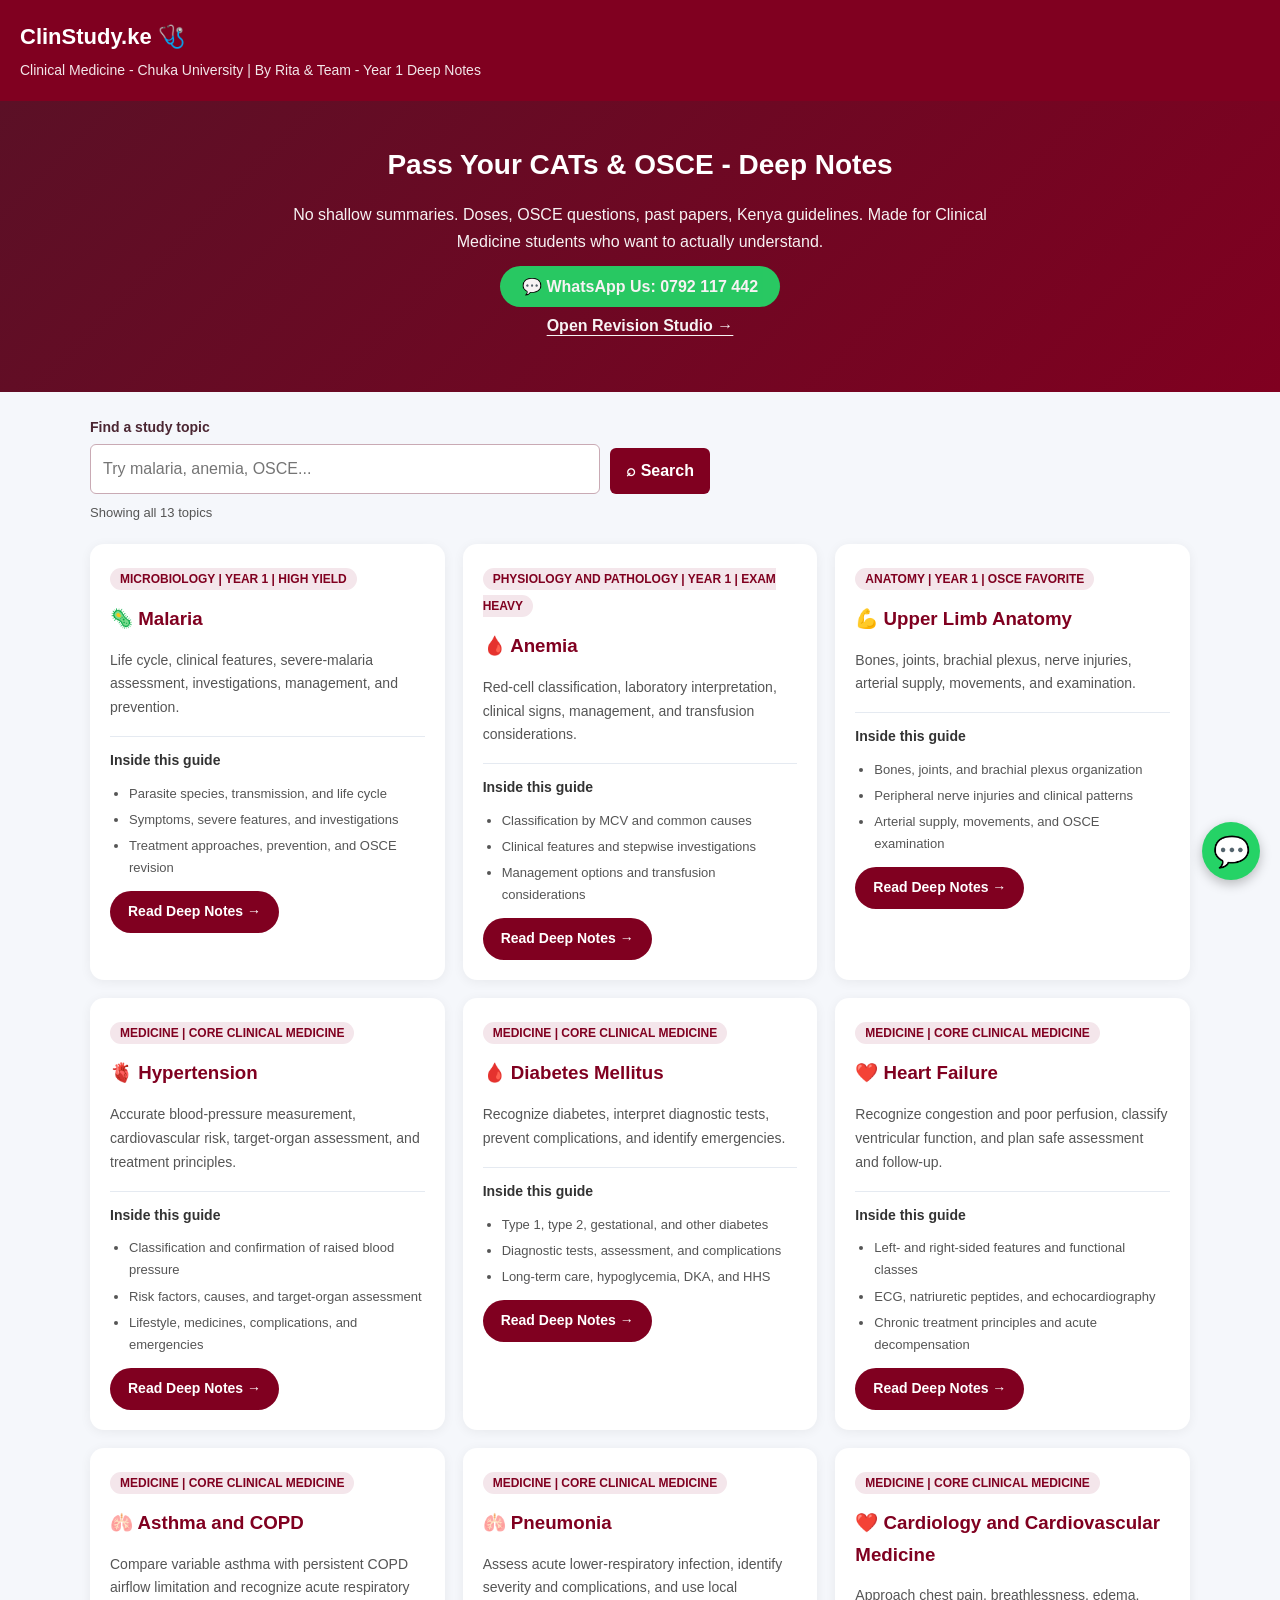
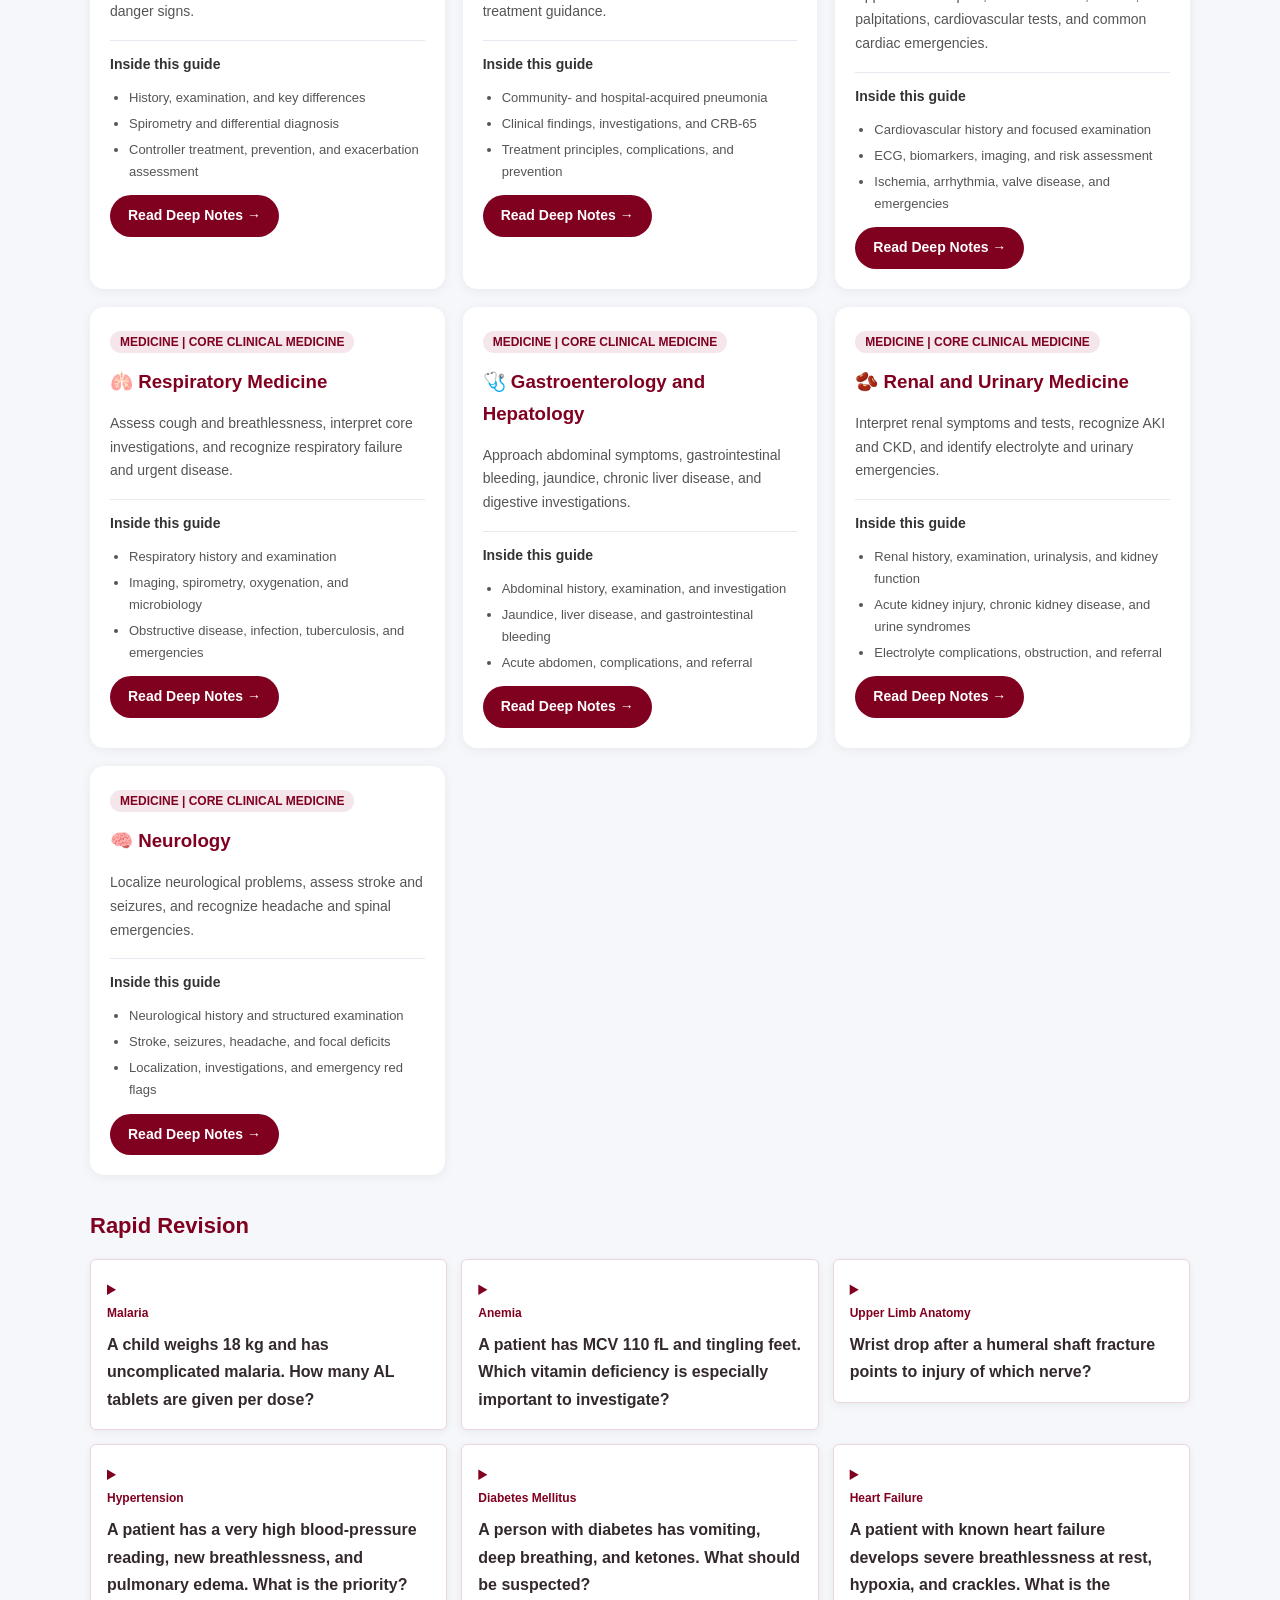
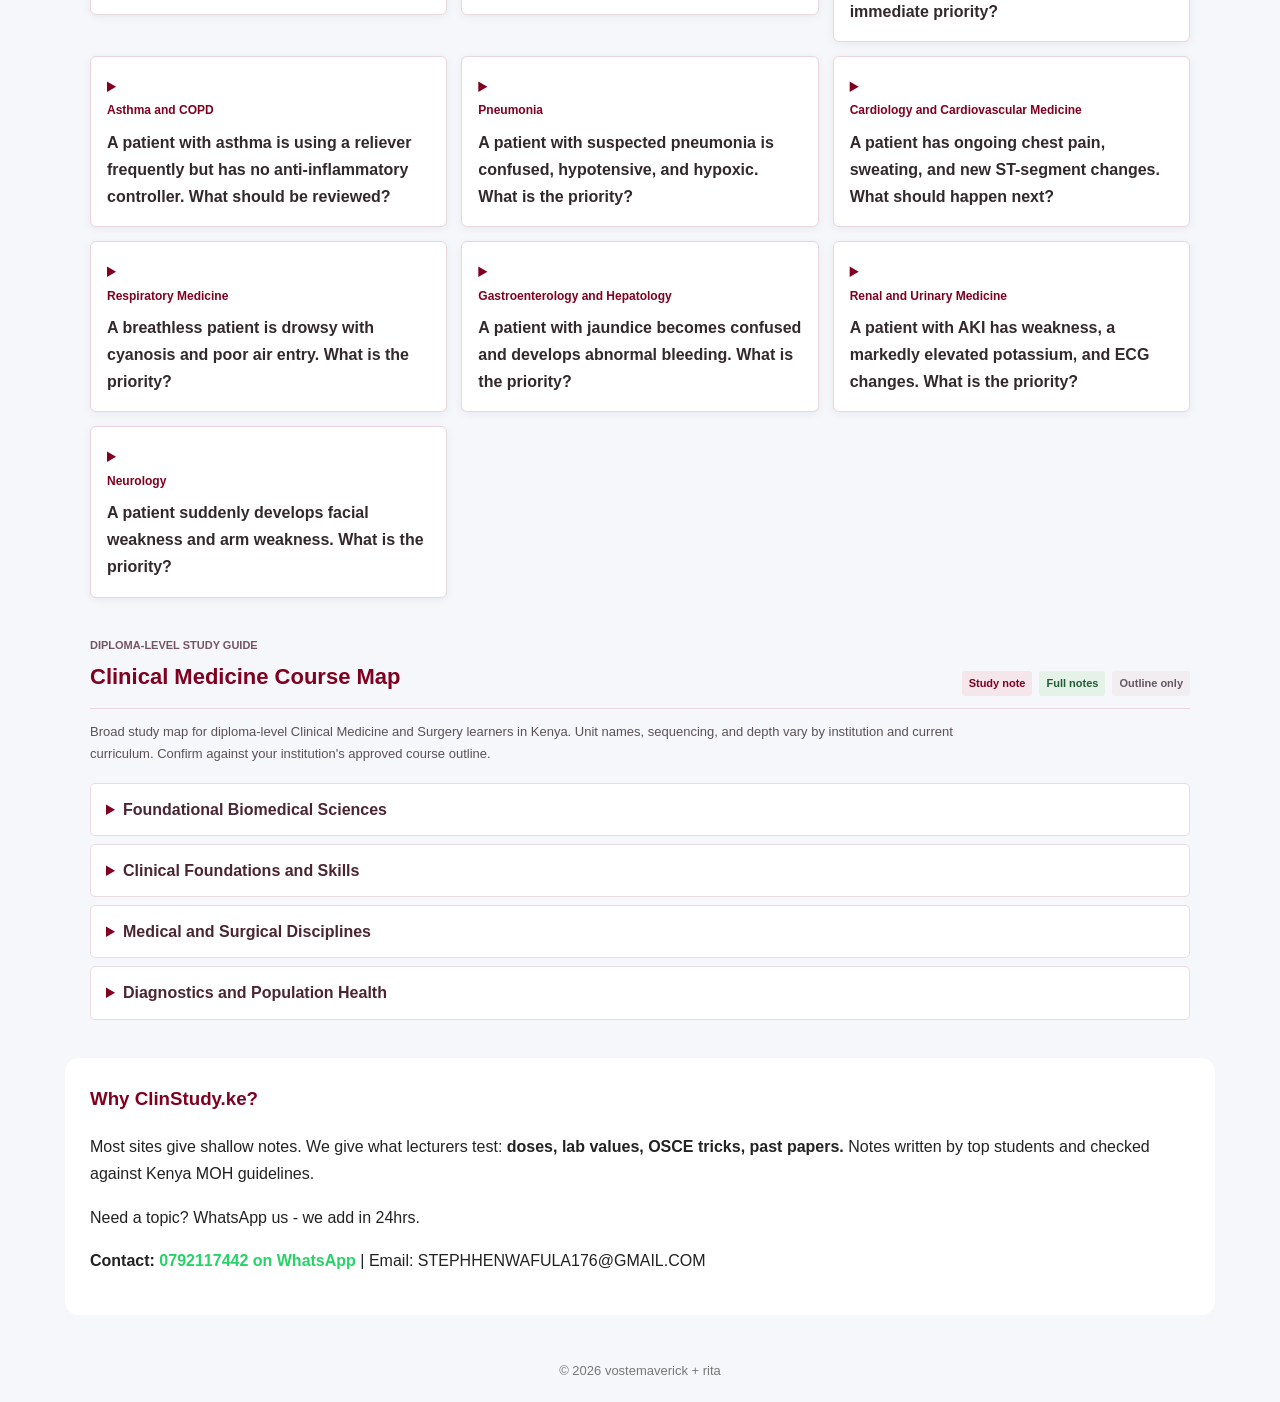
==== commit 37f6f31c: "Add interactive curriculum topics Co-authored-by: Copilot <223556219+Copilot@users.noreply.github.co" ====
--- a/index.html
+++ b/index.html
@@ -7,7 +7,7 @@
   <link rel="stylesheet" href="styles.css">
   <style>
     body{font-family:Arial;margin:0;background:#f5f7fb;color:#222;line-height:1.7}
-    header{background:#800020;color:white;padding:18px 20px;position:sticky;top:0;z-index:10}
+    header{background:#800020;color:rgb(255, 255, 255);padding:18px 20px;position:sticky;top:0;z-index:10}
     header h1{margin:0;font-size:22px}
     header p{margin:4px 0 0;opacity:0.9;font-size:14px}
     .hero{background:linear-gradient(135deg,#5b1026,#800020);color:white;padding:40px 20px;text-align:center}
@@ -58,7 +58,7 @@
     </div>
     <button type="submit" aria-label="Search topics">⌕ Search</button>
   </form>
-  <p id="search-status" class="search-status" aria-live="polite">Showing all 3 topics</p>
+  <p id="search-status" class="search-status" aria-live="polite">Loading topics...</p>
 </div>
 
 <div class="container" id="topic-list">
@@ -128,7 +128,15 @@
   function renderTopicCard(topic) {
     const card = document.createElement('article');
     card.className = 'card';
-    card.dataset.search = JSON.stringify(topic).toLocaleLowerCase();
+    card.dataset.search = [
+      topic.title,
+      topic.subject,
+      topic.level,
+      topic.description,
+      topic.summary,
+      ...topic.coverage,
+      ...topic.sections.map((section) => section.heading)
+    ].join(' ').toLocaleLowerCase();
 
     const tag = document.createElement('span');
     tag.className = 'tag';
@@ -179,7 +187,17 @@
       ['malaria', 'malaria'],
       ['anemia', 'anemia'],
       ['upper limb', 'upper-limb'],
-      ['upper limb anatomy', 'upper-limb']
+      ['upper limb anatomy', 'upper-limb'],
+      ['cardiology and cardiovascular medicine', 'cardiology'],
+      ['respiratory medicine', 'respiratory'],
+      ['gastroenterology and hepatology', 'gastroenterology'],
+      ['renal and urinary medicine', 'renal'],
+      ['neurology', 'neurology'],
+      ['hypertension', 'hypertension'],
+      ['diabetes mellitus', 'diabetes'],
+      ['heart failure', 'heart-failure'],
+      ['asthma and copd', 'asthma-copd'],
+      ['pneumonia', 'pneumonia']
     ]);
     const studyNotes = new Map();
     courseNotes.subjects.forEach((subject) => {
@@ -201,7 +219,6 @@
       groupData.topics.forEach((topicData) => {
         const topicGroup = document.createElement('section');
         topicGroup.className = 'course-map-subject';
-        topicGroup.dataset.search = `${topicData.title} ${topicData.items.join(' ')}`.toLocaleLowerCase();
         const heading = document.createElement('h3');
         heading.textContent = topicData.title;
         const topicList = document.createElement('ul');
@@ -210,11 +227,16 @@
           const itemElement = document.createElement('li');
           const itemRow = document.createElement('div');
           itemRow.className = 'course-map-item-row';
-          const itemText = document.createElement('span');
+          const itemText = document.createElement('a');
+          itemText.className = 'course-map-topic-link';
           itemText.textContent = item;
           const itemKey = item.toLocaleLowerCase();
           const noteId = availableTopics.get(itemKey);
           const noteText = studyNotes.get(`${topicData.title.toLocaleLowerCase()}|${itemKey}`);
+          itemElement.dataset.search = `${groupData.title} ${topicData.title} ${item} ${noteText || ''}`.toLocaleLowerCase();
+          itemText.href = noteId
+            ? `topic.html?topic=${encodeURIComponent(noteId)}`
+            : `curriculum.html?subject=${encodeURIComponent(topicData.title)}&topic=${encodeURIComponent(item)}`;
           if (noteId) {
             const status = document.createElement('a');
             status.className = 'map-status available';
@@ -223,13 +245,19 @@
             status.setAttribute('aria-label', `Open notes for ${item}`);
             itemRow.append(itemText, status);
           } else {
-            const status = document.createElement('span');
+            const status = document.createElement('a');
             status.className = `map-status ${noteText ? 'study-available' : 'outline'}`;
-            status.textContent = noteText ? 'Study note' : 'Outline only';
+            status.href = itemText.href;
+            status.textContent = noteText ? 'Study note' : 'Open topic';
+            status.setAttribute('aria-label', `Open ${noteText ? 'study note' : 'topic outline'} for ${item}`);
             itemRow.append(itemText, status);
           }
           itemElement.append(itemRow);
           if (noteText) {
+            const noteLink = document.createElement('a');
+            noteLink.className = 'course-map-note-link';
+            noteLink.href = itemText.href;
+            noteLink.textContent = 'Open study note →';
             const noteDetails = document.createElement('details');
             noteDetails.className = 'course-map-note-details';
             const noteSummary = document.createElement('summary');
@@ -237,8 +265,7 @@
             const noteParagraph = document.createElement('p');
             noteParagraph.textContent = noteText;
             noteDetails.append(noteSummary, noteParagraph);
-            itemElement.append(noteDetails);
-            topicGroup.dataset.search += ` ${noteText}`.toLocaleLowerCase();
+            itemElement.append(noteLink, noteDetails);
           }
           topicList.append(itemElement);
         });
@@ -252,8 +279,7 @@
     });
   }
 
-  searchForm.addEventListener('submit', (event) => {
-    event.preventDefault();
+  function applyTopicSearch() {
     const query = searchInput.value.trim().toLocaleLowerCase();
     let visibleCount = 0;
     const topicCards = topicList.querySelectorAll('.card');
@@ -266,9 +292,16 @@
 
     let matchingMapTopics = 0;
     document.querySelectorAll('.course-map-subject').forEach((subject) => {
-      const matches = subject.dataset.search.includes(query);
-      subject.hidden = !matches;
-      if (matches) matchingMapTopics += 1;
+      let subjectHasMatch = false;
+      subject.querySelectorAll('.course-map-subject li').forEach((item) => {
+        const matches = item.dataset.search.includes(query);
+        item.hidden = !matches;
+        if (matches) {
+          matchingMapTopics += 1;
+          subjectHasMatch = true;
+        }
+      });
+      subject.hidden = !subjectHasMatch;
     });
     document.querySelectorAll('.course-map-group').forEach((group) => {
       const hasVisibleTopic = Array.from(group.querySelectorAll('.course-map-subject'))
@@ -282,7 +315,13 @@
     searchStatus.textContent = query
       ? `${visibleCount + matchingMapTopics} ${visibleCount + matchingMapTopics === 1 ? 'match' : 'matches'} in notes and course map`
       : `Showing all ${visibleCount} topics`;
+  }
+
+  searchForm.addEventListener('submit', (event) => {
+    event.preventDefault();
+    applyTopicSearch();
   });
+  searchInput.addEventListener('input', applyTopicSearch);
 
   async function loadTopicCatalog() {
     try {
@@ -300,12 +339,12 @@
         renderTopicCard(topic);
         renderRevisionCard(topic);
       });
-      searchStatus.textContent = `Showing all ${topics.length} topics`;
       const courseMapResponse = await fetch('topics/course-map.json');
       if (!courseMapResponse.ok) throw new Error('Course map could not be loaded.');
       const courseNotesResponse = await fetch('topics/course-notes.json');
       if (!courseNotesResponse.ok) throw new Error('Course notes could not be loaded.');
       renderCourseMap(await courseMapResponse.json(), await courseNotesResponse.json());
+      applyTopicSearch();
     } catch (error) {
       if (!topicList.querySelector('.card')) {
         searchStatus.textContent = 'Topics could not be loaded. Open the site through a web server and try again.';
--- a/styles.css
+++ b/styles.css
@@ -217,6 +217,10 @@
   font-size: 13px;
 }
 
+.course-map-subject li[hidden] {
+  display: none;
+}
+
 .course-map-item-row {
   display: flex;
   align-items: start;
@@ -224,8 +228,34 @@
   gap: 10px;
 }
 
-.course-map-item-row > span:first-child {
+.course-map-item-row > :first-child {
   min-width: 0;
+}
+
+.course-map-topic-link {
+  min-width: 0;
+  color: #4e4648;
+  text-decoration-thickness: 1px;
+  text-underline-offset: 3px;
+}
+
+.course-map-topic-link:hover {
+  color: #800020;
+}
+
+.course-map-topic-link:focus-visible,
+.course-map-note-link:focus-visible {
+  outline: 3px solid #c77f96;
+  outline-offset: 2px;
+}
+
+.course-map-note-link {
+  display: inline-block;
+  margin: 5px 0 0 2px;
+  color: #800020;
+  font-size: 12px;
+  font-weight: bold;
+  text-underline-offset: 2px;
 }
 
 .course-map-note-details {
@@ -758,6 +788,74 @@
   font-weight: bold;
 }
 
+.curriculum-content {
+  max-width: 900px;
+}
+
+.curriculum-actions {
+  display: flex;
+  align-items: center;
+  flex-wrap: wrap;
+  gap: 12px;
+  margin-top: 22px;
+}
+
+.curriculum-actions button {
+  border-radius: 5px;
+}
+
+.curriculum-actions button:focus-visible,
+.curriculum-navigation a:focus-visible,
+.curriculum-navigation select:focus-visible {
+  outline: 3px solid #c77f96;
+  outline-offset: 2px;
+}
+
+.curriculum-navigation {
+  display: flex;
+  align-items: center;
+  flex-wrap: wrap;
+  gap: 10px;
+  margin-top: 22px;
+  padding-top: 16px;
+  border-top: 1px solid #eadde1;
+}
+
+.curriculum-navigation a {
+  display: inline-flex;
+  align-items: center;
+  text-decoration: none;
+}
+
+.curriculum-navigation a[hidden] {
+  display: none;
+}
+
+.curriculum-navigation label {
+  color: #4b2632;
+  font-size: 13px;
+  font-weight: bold;
+}
+
+.curriculum-navigation select {
+  min-width: min(100%, 220px);
+  min-height: 42px;
+  padding: 8px 10px;
+  border: 1px solid #c9aab4;
+  border-radius: 5px;
+  background: white;
+  color: #292426;
+  font: inherit;
+}
+
+.curriculum-disclaimer {
+  margin: 24px 0 0;
+  padding-top: 14px;
+  border-top: 1px solid #eadde1;
+  color: #62585b;
+  font-size: 13px;
+}
+
 @media (max-width: 600px) {
   .notes-header {
     flex-wrap: wrap;
